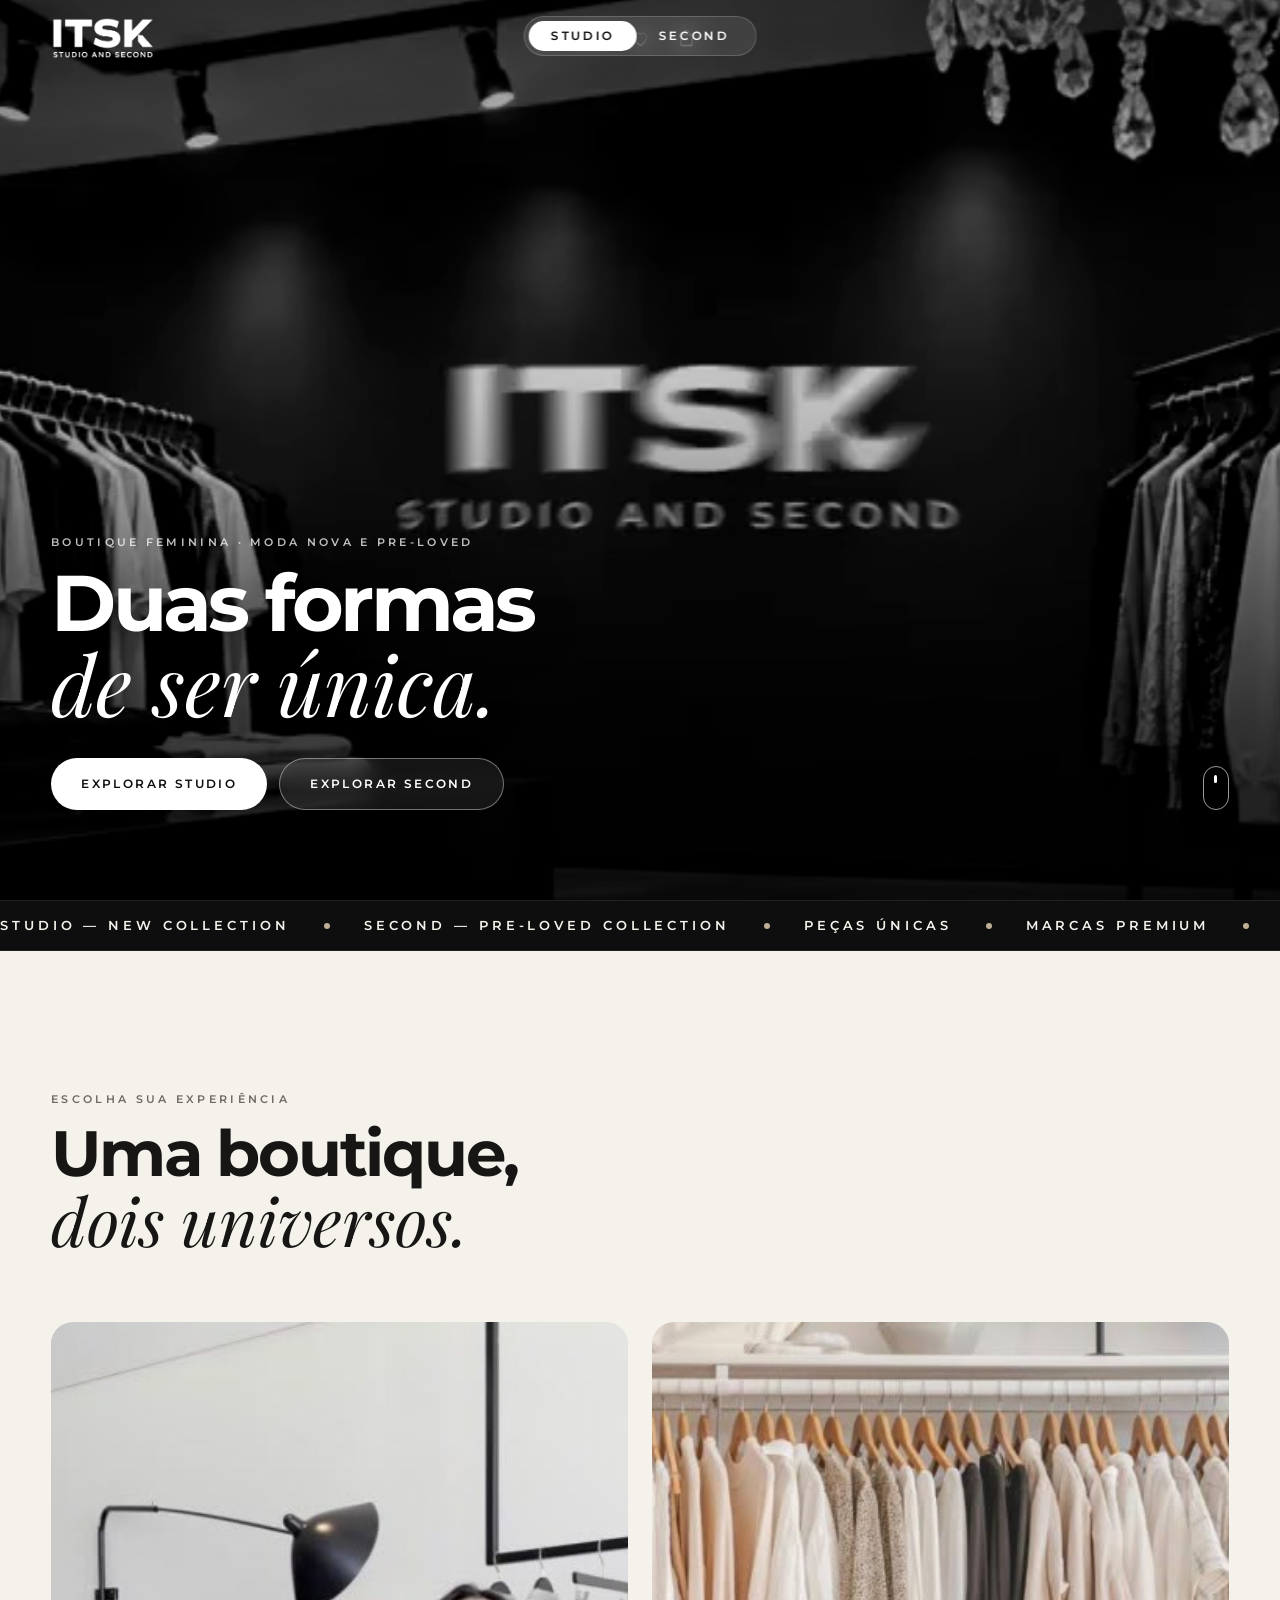
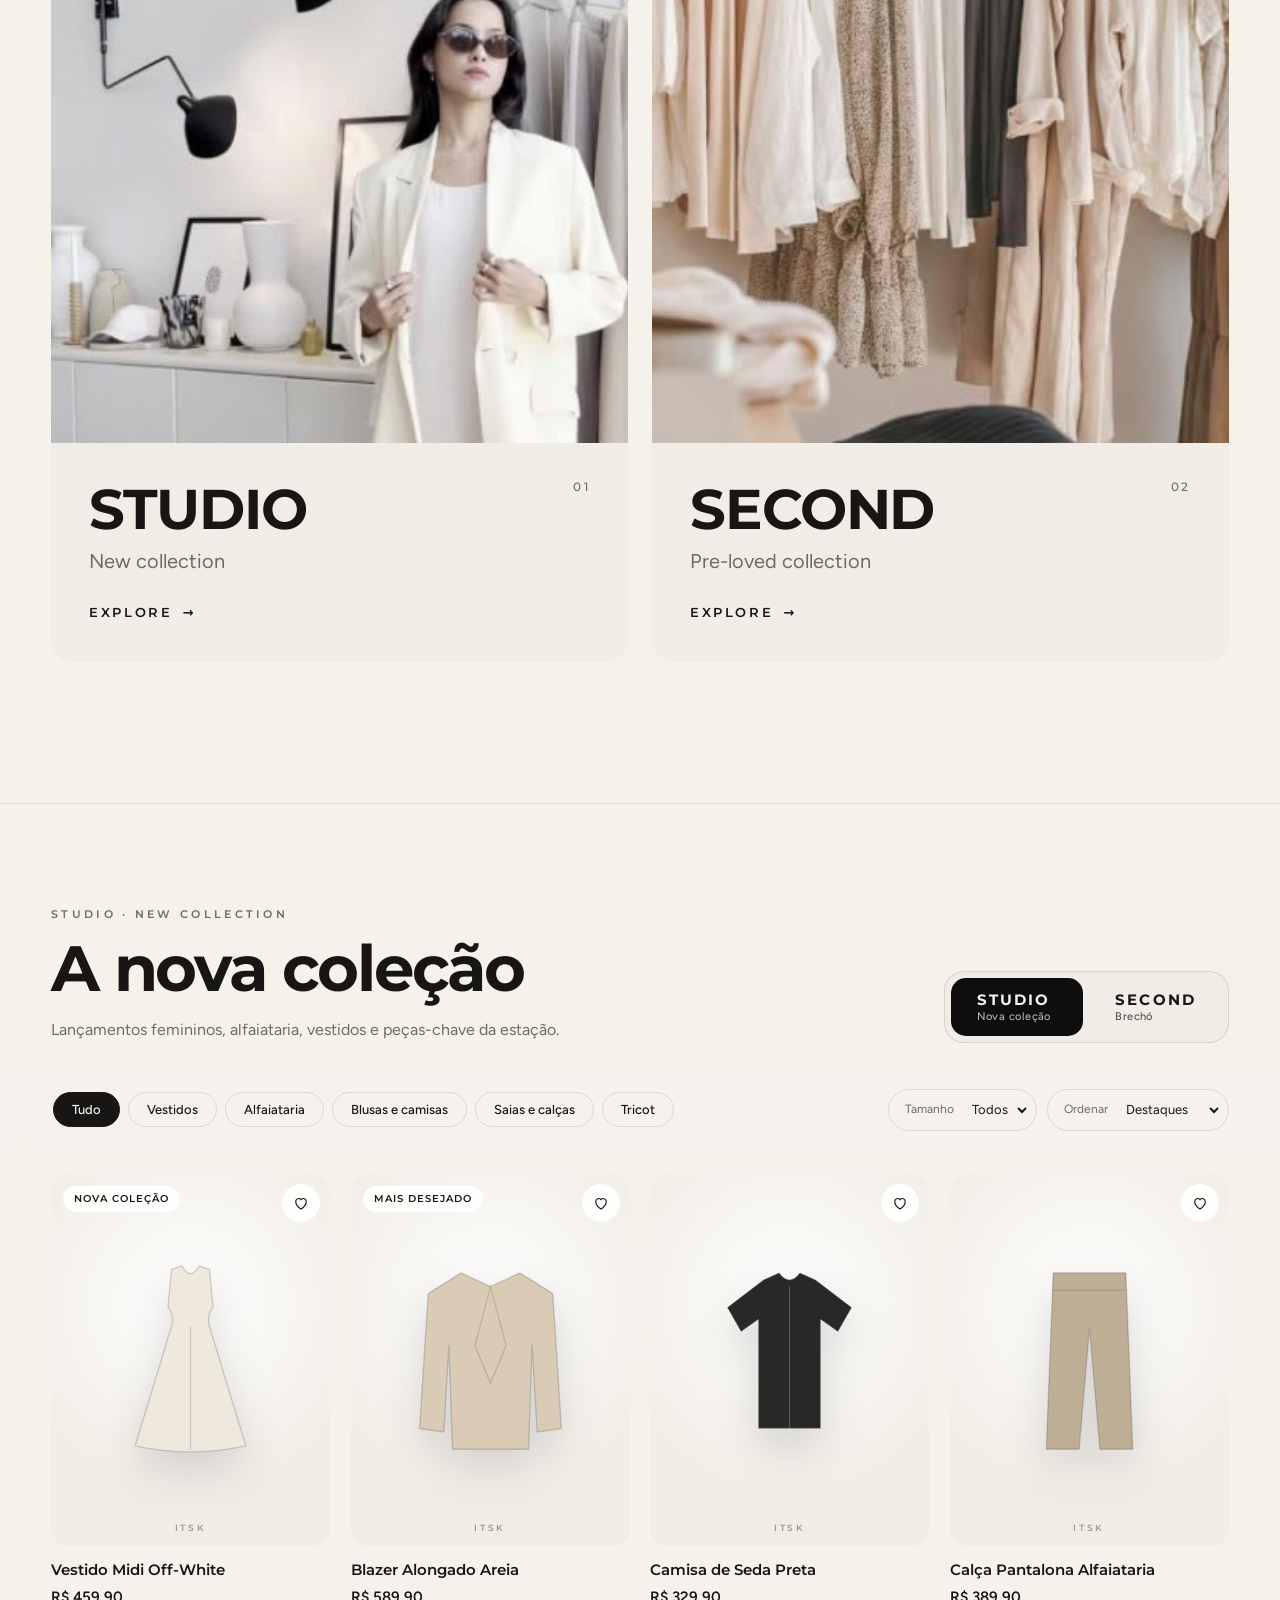
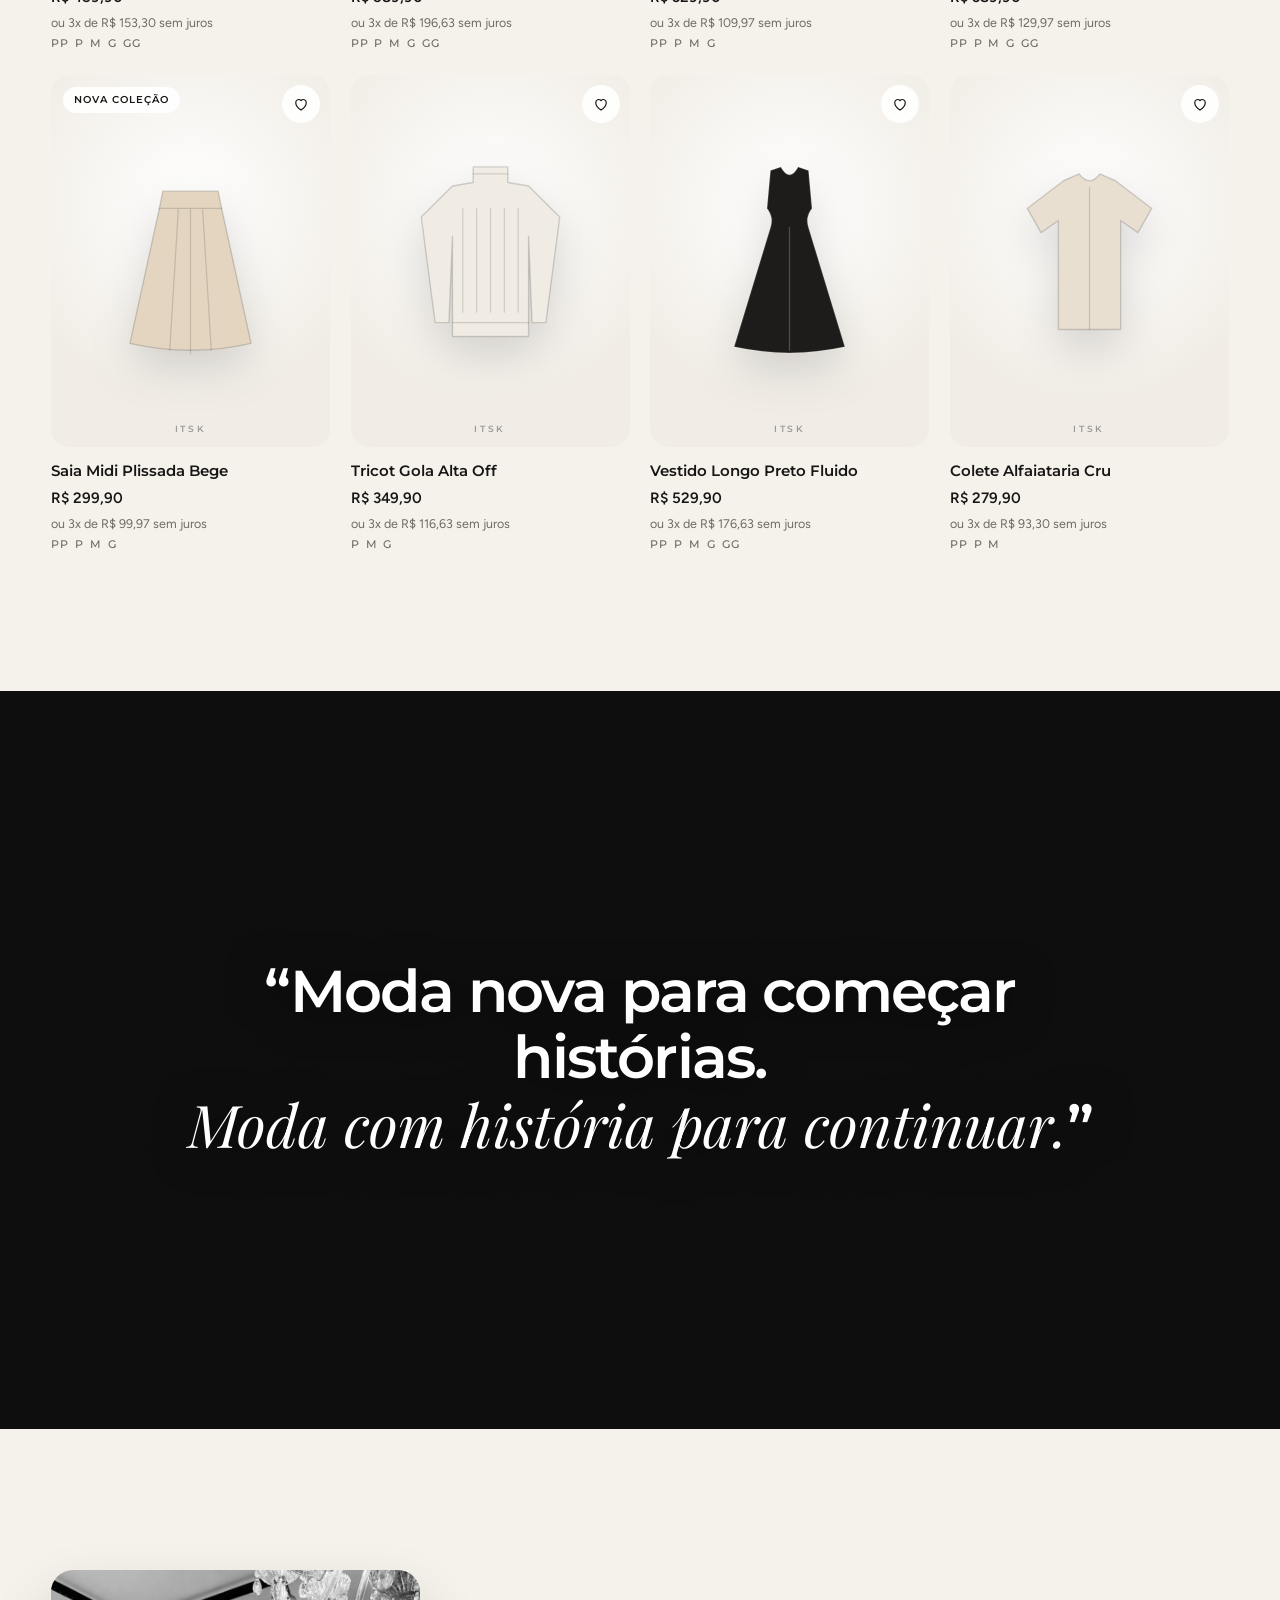
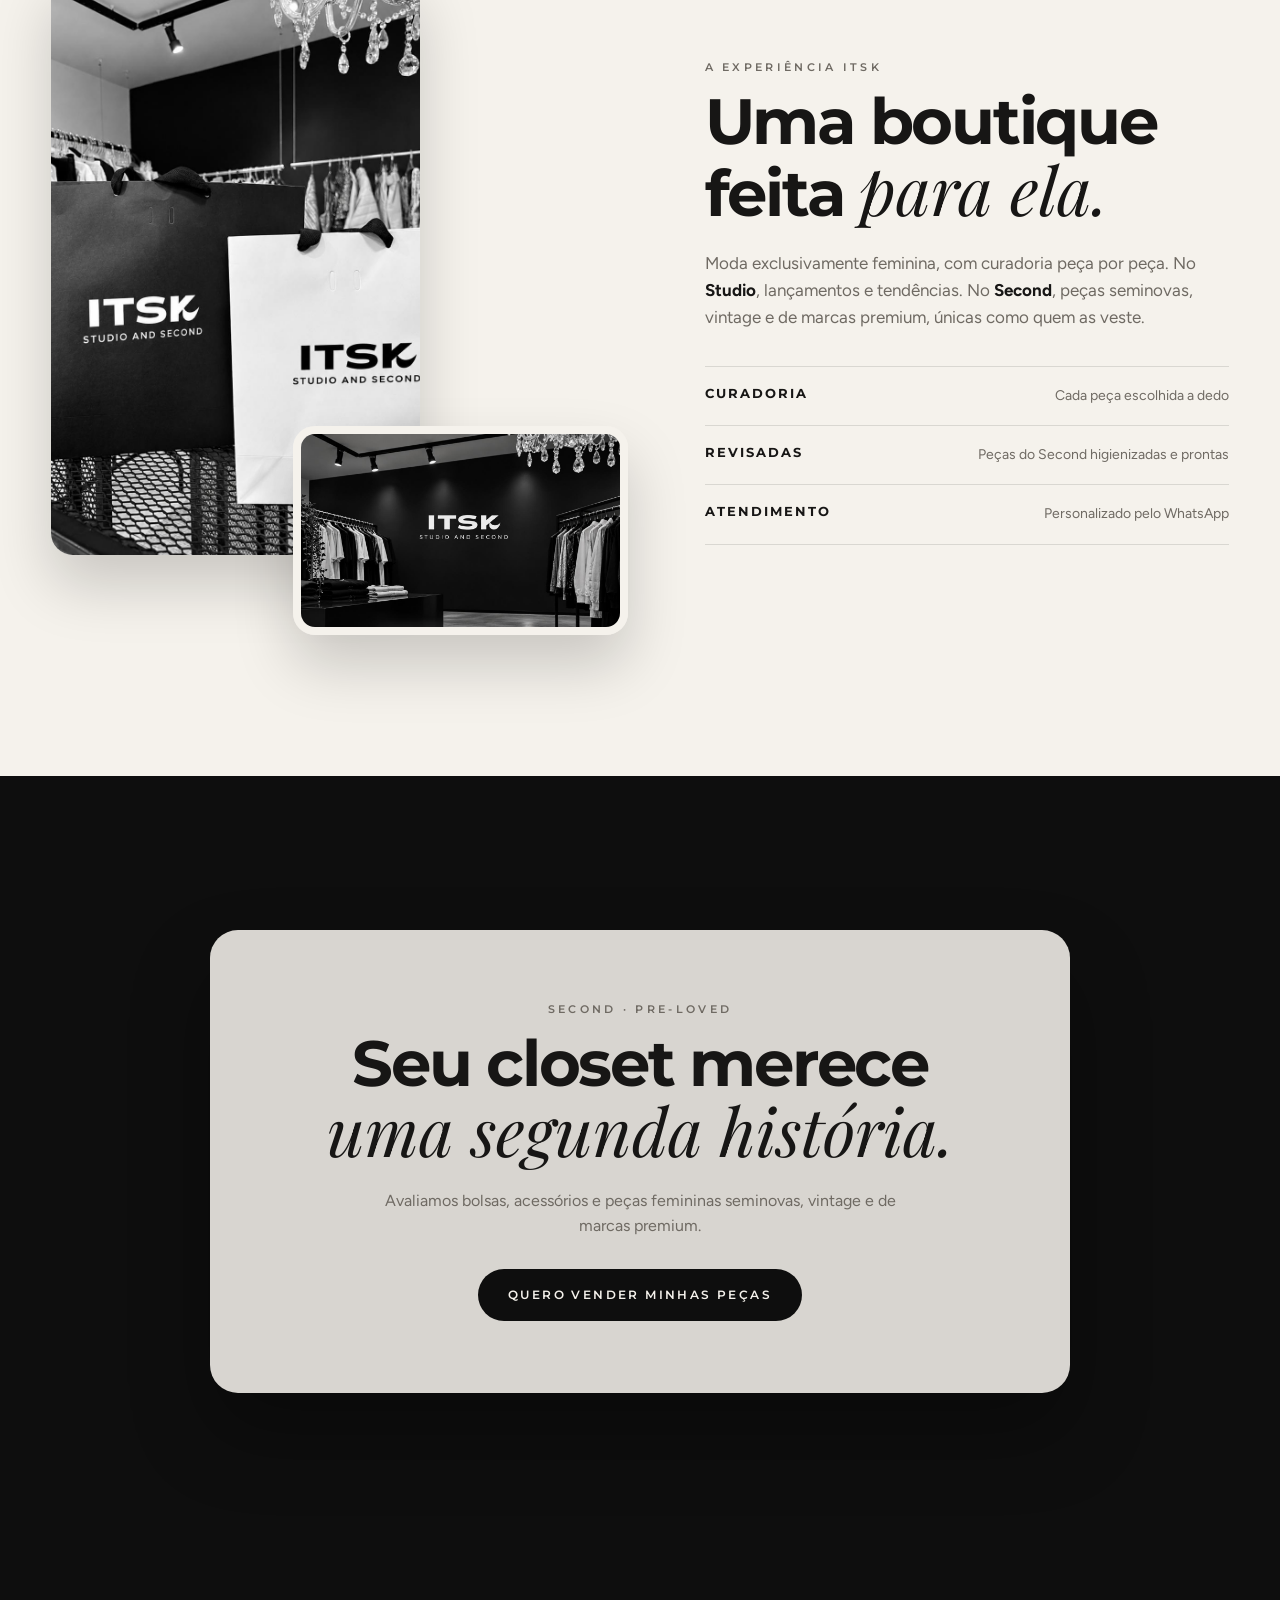
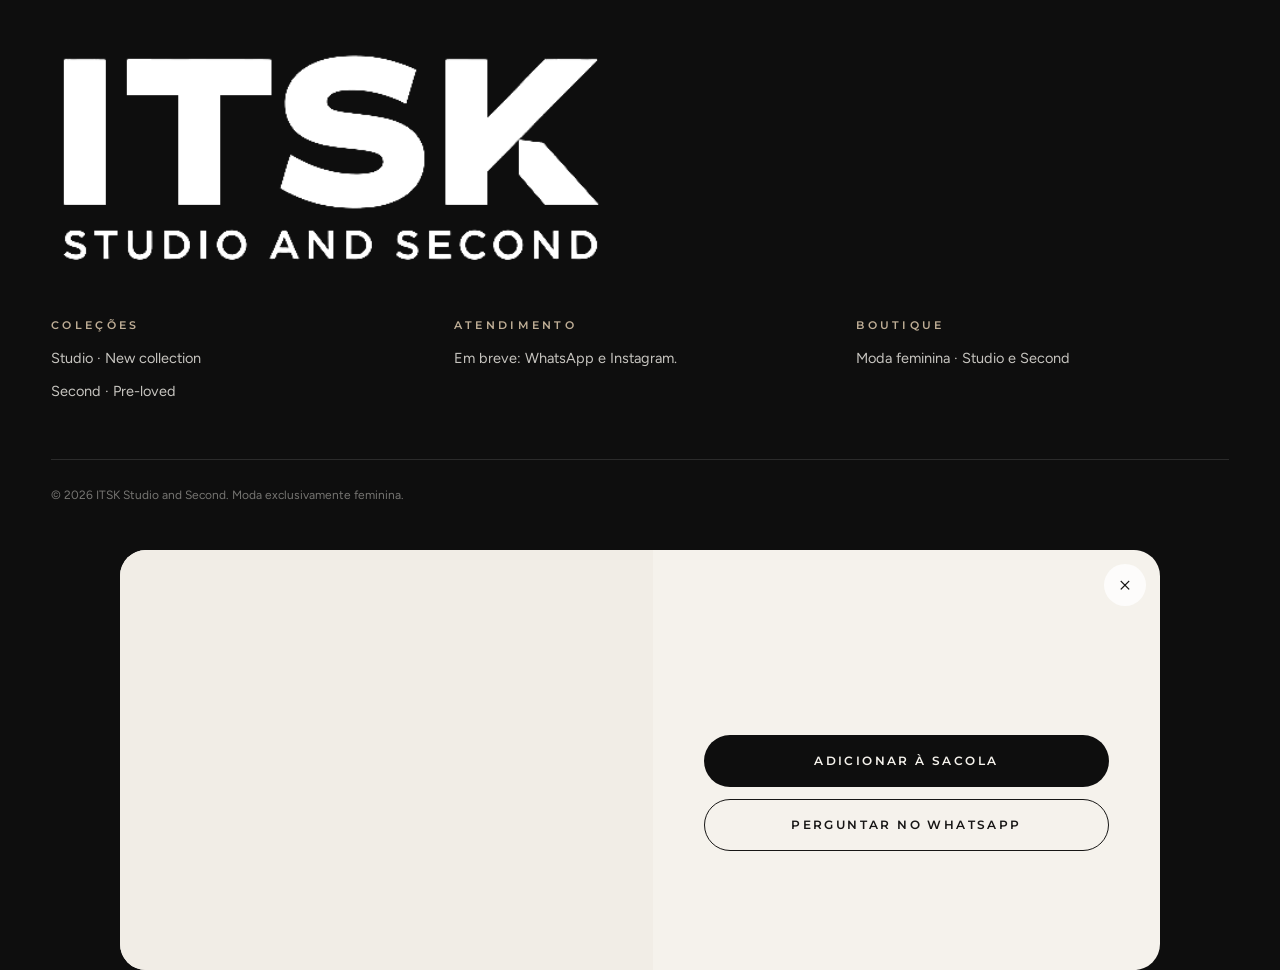
==== index.html @ e4acf72d "Site ITSK Studio and Second Co-Authored-By: Claude Opus 5.5 <noreply@anthropic.com>" ====
<!doctype html>
<html lang="pt-BR">
<head>
<meta charset="utf-8">
<meta name="viewport" content="width=device-width, initial-scale=1, viewport-fit=cover">
<title>ITSK · Studio and Second</title>
<meta name="description" content="ITSK Studio and Second: boutique feminina premium. STUDIO, a nova coleção. SECOND, o brechó feminino com peças seminovas, vintage e de marcas premium. Escolha pelo site e finalize pelo WhatsApp.">
<meta name="theme-color" content="#0E0E0E">
<meta name="color-scheme" content="light">
<meta property="og:title" content="ITSK · Studio and Second">
<meta property="og:description" content="Boutique feminina: nova coleção e brechó premium.">
<meta property="og:image" content="img/itsk/loja.jpg">
<meta property="og:type" content="website">
<link rel="icon" href="img/icone.svg" type="image/svg+xml">
<link rel="manifest" href="manifest.webmanifest">
<link rel="preload" href="fonts/montserrat.woff2" as="font" type="font/woff2" crossorigin>
<link rel="stylesheet" href="estilo.css">
<script src="dados.js" defer></script>
<script src="loja.js" defer></script>
</head>
<body>
<a class="pular" href="#vitrine">Pular para a vitrine</a>

<!-- Abertura: a marca se monta e some -->
<div class="abertura" id="abertura" aria-hidden="true">
  <div class="abertura__marca"><span>I</span><span>T</span><span>S</span><span>K</span></div>
  <div class="abertura__sub">STUDIO AND SECOND</div>
</div>

<!-- Vídeo de fundo do site inteiro (sem áudio) -->
<div class="fundo" aria-hidden="true">
  <video id="fundo-video" muted autoplay loop playsinline preload="auto" poster="img/itsk-fundo-poster.jpg" disablepictureinpicture>
    <source src="video/itsk-fundo.webm" type="video/webm">
    <source src="video/itsk-fundo.mp4" type="video/mp4">
  </video>
  <div class="fundo__veu"></div>
</div>

<header class="topo" id="topo">
  <a class="marca" href="#inicio" aria-label="ITSK Studio and Second, início">
    <img class="marca__clara" src="img/logo-branca.png" alt="" width="480" height="190">
    <img class="marca__escura" src="img/logo.png" alt="" width="480" height="190">
  </a>

  <div class="topo__acoes">
    <button class="icone" type="button" id="abrir-busca" aria-label="Buscar peças (atalho /)">
      <svg viewBox="0 0 24 24"><circle cx="11" cy="11" r="6.5"/><path d="m16 16 4.5 4.5"/></svg>
    </button>
    <button class="icone" type="button" id="abrir-favoritos" aria-label="Favoritas">
      <svg viewBox="0 0 24 24"><path d="M12 20s-7-4.4-7-10a4 4 0 0 1 7-2.6A4 4 0 0 1 19 10c0 5.6-7 10-7 10Z"/></svg>
      <span class="contador" id="cont-favoritos" hidden>0</span>
    </button>
    <button class="icone" type="button" id="abrir-sacola" aria-label="Sacola">
      <svg viewBox="0 0 24 24"><path d="M5 8h14l-1 12H6L5 8Z"/><path d="M9 8V6a3 3 0 0 1 6 0v2"/></svg>
      <span class="contador" id="cont-sacola" hidden>0</span>
    </button>
  </div>
</header>

  <nav class="abas" aria-label="Coleções">
    <button class="abas__item" type="button" data-aba="studio">Studio</button>
    <button class="abas__item" type="button" data-aba="second">Second</button>
    <span class="abas__pilula" aria-hidden="true"></span>
  </nav>

<main id="inicio">
  <!-- Abertura sobre o vídeo -->
  <section class="hero" aria-labelledby="hero-titulo">
    <div class="hero__conteudo">
      <p class="sobretitulo revelar">Boutique feminina · Moda nova e pre-loved</p>
      <h1 id="hero-titulo" class="hero__titulo revelar">
        <span class="linha">Duas formas</span>
        <span class="linha"><em>de ser única.</em></span>
      </h1>
      <div class="hero__botoes revelar">
        <a class="botao botao--claro magnetico" href="#vitrine" data-ir="studio">Explorar Studio</a>
        <a class="botao botao--vidro magnetico" href="#vitrine" data-ir="second">Explorar Second</a>
      </div>
    </div>
    <a class="hero__rolar" href="#escolha" aria-label="Rolar para baixo"><span></span></a>
  </section>

  <!-- Faixa corrida -->
  <div class="faixa" aria-hidden="true">
    <div class="faixa__trilho">
      <span>STUDIO — NEW COLLECTION</span><i></i><span>SECOND — PRE-LOVED COLLECTION</span><i></i>
      <span>PEÇAS ÚNICAS</span><i></i><span>MARCAS PREMIUM</span><i></i><span>VINTAGE SELECIONADO</span><i></i>
      <span>STUDIO — NEW COLLECTION</span><i></i><span>SECOND — PRE-LOVED COLLECTION</span><i></i>
      <span>PEÇAS ÚNICAS</span><i></i><span>MARCAS PREMIUM</span><i></i><span>VINTAGE SELECIONADO</span><i></i>
    </div>
  </div>

  <!-- As duas propostas -->
  <section class="escolha papel" id="escolha" aria-labelledby="escolha-titulo">
    <div class="cabeca revelar">
      <p class="sobretitulo">Escolha sua experiência</p>
      <h2 id="escolha-titulo" class="titulo">Uma boutique, <em>dois universos.</em></h2>
    </div>
    <div class="escolha__grade">
      <a class="mundo revelar" href="#vitrine" data-ir="studio">
        <figure class="mundo__foto"><img src="img/itsk/studio.jpg" alt="Modelo com sobretudo off-white em boutique minimalista" loading="lazy" width="384" height="706"></figure>
        <div class="mundo__texto">
          <span class="mundo__num">01</span>
          <h3>STUDIO</h3>
          <p>New collection</p>
          <span class="mundo__link">Explore <b>→</b></span>
        </div>
      </a>
      <a class="mundo revelar" href="#vitrine" data-ir="second">
        <figure class="mundo__foto"><img src="img/itsk/second.jpg" alt="Arara com peças seminovas em tons de bege e off-white" loading="lazy" width="384" height="706"></figure>
        <div class="mundo__texto">
          <span class="mundo__num">02</span>
          <h3>SECOND</h3>
          <p>Pre-loved collection</p>
          <span class="mundo__link">Explore <b>→</b></span>
        </div>
      </a>
    </div>
  </section>

  <!-- Vitrine com as duas abas -->
  <section class="vitrine papel" id="vitrine" aria-labelledby="vitrine-titulo">
    <div class="vitrine__cabeca">
      <div>
        <p class="sobretitulo" id="vitrine-sobre">Studio · New collection</p>
        <h2 id="vitrine-titulo" class="titulo">A nova coleção</h2>
        <p class="vitrine__intro" id="vitrine-intro"></p>
      </div>
      <div class="troca" role="tablist" aria-label="Escolha a coleção">
        <button role="tab" type="button" class="troca__item" data-aba="studio" id="tab-studio" aria-controls="grade">Studio<small>Nova coleção</small></button>
        <button role="tab" type="button" class="troca__item" data-aba="second" id="tab-second" aria-controls="grade">Second<small>Brechó</small></button>
      </div>
    </div>

    <div class="filtros">
      <div class="chips" id="chips" role="group" aria-label="Categorias"></div>
      <div class="filtros__direita">
        <label class="seletor"><span>Tamanho</span>
          <select id="filtro-tam"><option value="">Todos</option></select>
        </label>
        <label class="seletor"><span>Ordenar</span>
          <select id="ordem">
            <option value="">Destaques</option>
            <option value="menor">Menor preço</option>
            <option value="maior">Maior preço</option>
            <option value="az">A–Z</option>
          </select>
        </label>
      </div>
    </div>

    <div class="grade" id="grade" role="tabpanel" aria-live="polite"></div>
    <p class="vazio" id="vazio" hidden>Nenhuma peça com esses filtros agora. <button type="button" class="link" id="limpar">Limpar filtros</button></p>
  </section>

  <!-- Janela para o vídeo -->
  <section class="janela" aria-label="Manifesto">
    <p class="janela__frase revelar">“Moda nova para começar histórias.<br><em>Moda com história para continuar.</em>”</p>
  </section>

  <!-- Experiência -->
  <section class="experiencia papel" aria-labelledby="exp-titulo">
    <div class="experiencia__fotos">
      <figure class="foto-a revelar"><img src="img/itsk/sacolas.jpg" alt="Sacolas ITSK preta e branca na loja" loading="lazy" width="960" height="1280"></figure>
      <figure class="foto-b revelar"><img src="img/itsk/loja.jpg" alt="Interior da boutique ITSK com lustre de cristal" loading="lazy" width="1280" height="720"></figure>
    </div>
    <div class="experiencia__texto revelar">
      <p class="sobretitulo">A experiência ITSK</p>
      <h2 id="exp-titulo" class="titulo">Uma boutique feita <em>para ela.</em></h2>
      <p>Moda exclusivamente feminina, com curadoria peça por peça. No <b>Studio</b>, lançamentos e tendências. No <b>Second</b>, peças seminovas, vintage e de marcas premium, únicas como quem as veste.</p>
      <ul class="selos">
        <li><b>Curadoria</b><span>Cada peça escolhida a dedo</span></li>
        <li><b>Revisadas</b><span>Peças do Second higienizadas e prontas</span></li>
        <li><b>Atendimento</b><span>Personalizado pelo WhatsApp</span></li>
      </ul>
    </div>
  </section>

  <!-- Venda suas peças (brechó) -->
  <section class="consigne" aria-labelledby="consigne-titulo">
    <div class="consigne__caixa revelar">
      <p class="sobretitulo">Second · Pre-loved</p>
      <h2 id="consigne-titulo" class="titulo">Seu closet merece <em>uma segunda história.</em></h2>
      <p>Avaliamos bolsas, acessórios e peças femininas seminovas, vintage e de marcas premium.</p>
      <a class="botao botao--escuro magnetico" id="link-consigne" href="#" target="_blank" rel="noopener">Quero vender minhas peças</a>
    </div>
  </section>
</main>

<footer class="rodape">
  <div class="rodape__marca"><img src="img/logo-branca.png" alt="ITSK Studio and Second" width="480" height="190" loading="lazy"></div>
  <div class="rodape__colunas">
    <div><h3>Coleções</h3><a href="#vitrine" data-ir="studio">Studio · New collection</a><a href="#vitrine" data-ir="second">Second · Pre-loved</a></div>
    <div id="rodape-contato"><h3>Atendimento</h3></div>
    <div id="rodape-loja"><h3>Boutique</h3></div>
  </div>
  <p class="rodape__fim" id="rodape-fim"></p>
</footer>

<!-- Peça aberta -->
<dialog class="peca" id="peca" aria-labelledby="peca-nome">
  <button class="fechar" type="button" data-fechar aria-label="Fechar">×</button>
  <div class="peca__foto" id="peca-foto"></div>
  <div class="peca__info">
    <p class="sobretitulo" id="peca-colecao"></p>
    <h2 id="peca-nome"></h2>
    <p class="peca__tag" id="peca-tag"></p>
    <p class="peca__preco" id="peca-preco"></p>
    <div class="peca__tams" id="peca-tams" role="radiogroup" aria-label="Tamanho"></div>
    <p class="peca__aviso" id="peca-aviso" hidden>Escolha um tamanho.</p>
    <button class="botao botao--escuro largo" type="button" id="peca-sacola">Adicionar à sacola</button>
    <a class="botao botao--linha largo" id="peca-whats" href="#" target="_blank" rel="noopener">Perguntar no WhatsApp</a>
    <p class="peca__nota" id="peca-nota"></p>
  </div>
</dialog>

<!-- Sacola -->
<dialog class="gaveta" id="sacola" aria-labelledby="sacola-titulo">
  <div class="gaveta__topo"><h2 id="sacola-titulo">Sua sacola</h2><button class="fechar" type="button" data-fechar aria-label="Fechar">×</button></div>
  <div class="gaveta__lista" id="sacola-lista"></div>
  <div class="gaveta__rodape">
    <div class="gaveta__total"><span>Total</span><b id="sacola-total">R$ 0,00</b></div>
    <a class="botao botao--escuro largo" id="sacola-finalizar" href="#" target="_blank" rel="noopener">Finalizar pelo WhatsApp</a>
    <p class="gaveta__nota">O pedido chega pronto no WhatsApp da loja para combinar pagamento e entrega.</p>
  </div>
</dialog>

<!-- Favoritas -->
<dialog class="gaveta" id="favoritos" aria-labelledby="fav-titulo">
  <div class="gaveta__topo"><h2 id="fav-titulo">Favoritas</h2><button class="fechar" type="button" data-fechar aria-label="Fechar">×</button></div>
  <div class="gaveta__lista" id="fav-lista"></div>
</dialog>

<!-- Busca -->
<dialog class="busca" id="busca" aria-label="Buscar">
  <div class="busca__campo">
    <svg viewBox="0 0 24 24" aria-hidden="true"><circle cx="11" cy="11" r="6.5"/><path d="m16 16 4.5 4.5"/></svg>
    <input type="search" id="busca-texto" placeholder="Buscar vestido, blazer, bolsa…" autocomplete="off" aria-label="Buscar peças">
    <button class="fechar" type="button" data-fechar aria-label="Fechar">×</button>
  </div>
  <div class="busca__resultados" id="busca-resultados"></div>
</dialog>

<div class="aviso-flutuante" id="aviso" role="status" aria-live="polite"></div>
<div class="cursor" id="cursor" aria-hidden="true"></div>
</body>
</html>
---- estilo.css ----
/* ITSK Studio and Second · boutique feminina
   Cores e fontes ficam aqui no começo: trocando, o site inteiro muda. */
@font-face { font-family: "Montserrat"; font-style: normal; font-weight: 100 900; font-display: swap; src: url("fonts/montserrat.woff2") format("woff2"); }
@font-face { font-family: "Playfair Display"; font-style: italic; font-weight: 400 900; font-display: swap; src: url("fonts/playfair-italico.woff2") format("woff2"); }
@font-face { font-family: "Playfair Display"; font-style: normal; font-weight: 400 900; font-display: swap; src: url("fonts/playfair.woff2") format("woff2"); }
@font-face { font-family: "Figtree"; font-style: normal; font-weight: 300 900; font-display: swap; src: url("fonts/figtree.woff2") format("woff2"); }

:root {
  --preto: #0E0E0E;
  --grafite: #2A2826;
  --branco: #FFFFFF;
  --off: #F5F2EC;
  --papel: #F1EDE6;
  --bege: #E4D9C8;
  --bege-escuro: #BFAE96;
  --texto: #171615;
  --suave: #6F6A63;
  --linha: rgba(23, 22, 21, .12);
  --vidro: rgba(255, 255, 255, .1);
  --sans: "Montserrat", system-ui, -apple-system, "Segoe UI", sans-serif;
  --corpo: "Figtree", "Montserrat", system-ui, sans-serif;
  --serifa: "Playfair Display", Georgia, serif;
  --raio: 22px;
  --curva: cubic-bezier(.22, 1, .36, 1);
  --lado: clamp(16px, 4vw, 56px);
  --topo-h: 76px;
}

*, *::before, *::after { box-sizing: border-box; }
html { scroll-behavior: smooth; scroll-padding-top: calc(var(--topo-h) + 12px); -webkit-text-size-adjust: 100%; }
body {
  margin: 0; background: var(--preto); color: var(--texto);
  font: 400 16px/1.6 var(--corpo); -webkit-font-smoothing: antialiased; overflow-x: hidden;
}
body.travado { overflow: hidden; }
img, video, svg { display: block; max-width: 100%; }
a { color: inherit; text-decoration: none; }
button, select, input { font: inherit; color: inherit; }
button { cursor: pointer; background: none; border: 0; padding: 0; }
:focus-visible { outline: 2px solid var(--bege-escuro); outline-offset: 3px; border-radius: 6px; }
::selection { background: var(--preto); color: var(--off); }
em { font-family: var(--serifa); font-style: italic; font-weight: 400; letter-spacing: 0; }

.pular { position: fixed; left: 12px; top: -60px; z-index: 100; background: var(--off); padding: 10px 16px; border-radius: 999px; transition: top .2s; }
.pular:focus { top: 12px; }

/* ---------- Abertura ---------- */
.abertura {
  position: fixed; inset: 0; z-index: 90; background: var(--preto); color: var(--branco);
  display: grid; place-content: center; justify-items: center; gap: 14px;
  animation: abertura-sai .9s var(--curva) 1.9s forwards;
}
.abertura__marca { display: flex; font: 800 clamp(64px, 14vw, 150px)/.9 var(--sans); letter-spacing: -.02em; overflow: hidden; }
.abertura__marca span { display: inline-block; transform: translateY(105%); animation: letra .9s var(--curva) forwards; }
.abertura__marca span:nth-child(2) { animation-delay: .08s; }
.abertura__marca span:nth-child(3) { animation-delay: .16s; }
.abertura__marca span:nth-child(4) { animation-delay: .24s; }
.abertura__sub { font: 500 clamp(11px, 1.6vw, 15px)/1 var(--sans); letter-spacing: .42em; opacity: 0; animation: surge .8s ease .7s forwards; padding-left: .42em; }
@keyframes letra { to { transform: none; } }
@keyframes surge { to { opacity: .85; } }
@keyframes abertura-sai { to { clip-path: inset(0 0 100% 0); visibility: hidden; } }

/* ---------- Vídeo de fundo ---------- */
.fundo { position: fixed; inset: 0; z-index: -1; background: var(--preto); overflow: hidden; }
.fundo video { width: 100%; height: 100%; object-fit: cover; transform: scale(calc(1.06 + var(--rolagem, 0) * .08)); filter: grayscale(1) contrast(1.05); }
.fundo__veu { position: absolute; inset: 0; background:
  radial-gradient(120% 80% at 50% 40%, transparent 30%, rgba(0,0,0,.55) 100%),
  linear-gradient(180deg, rgba(0,0,0,.4), rgba(0,0,0,.1) 35%, rgba(0,0,0,.35) 60%, rgba(0,0,0,.82)); }

/* ---------- Topo ---------- */
.topo {
  position: fixed; inset: 0 0 auto; z-index: 40; height: var(--topo-h);
  display: grid; grid-template-columns: 1fr auto 1fr; align-items: center; gap: 12px;
  padding: 0 var(--lado); color: var(--branco);
  transition: background .5s var(--curva), color .5s var(--curva), box-shadow .5s, transform .5s var(--curva);
}
.topo.solido { background: rgba(245, 242, 236, .78); color: var(--texto); box-shadow: 0 1px 0 var(--linha); backdrop-filter: blur(18px) saturate(1.4); -webkit-backdrop-filter: blur(18px) saturate(1.4); }
.topo.escondido { transform: translateY(-100%); }
.marca { display: grid; justify-self: start; width: 104px; }
.marca img { grid-area: 1 / 1; width: 100%; height: auto; transition: opacity .5s var(--curva); }
.marca__escura { opacity: 0; }
.topo.solido .marca__escura { opacity: 1; }
.topo.solido .marca__clara { opacity: 0; }

.abas { position: fixed; z-index: 41; top: calc((var(--topo-h) - 44px) / 2); left: 50%; transform: translateX(-50%); color: var(--branco); transition: transform .5s var(--curva), color .5s, background .5s; display: flex; padding: 4px; border-radius: 999px; background: var(--vidro); border: 1px solid rgba(255,255,255,.18); backdrop-filter: blur(12px); -webkit-backdrop-filter: blur(12px); }
body.solido .abas { background: rgba(23,22,21,.05); border-color: var(--linha); }
.abas__item { position: relative; z-index: 1; padding: 9px 22px; font: 600 12px/1 var(--sans); letter-spacing: .22em; text-transform: uppercase; border-radius: 999px; transition: color .4s; }
.abas__item[aria-pressed="true"] { color: var(--preto); }
body.solido .abas { color: var(--texto); }
body.solido .abas__item[aria-pressed="true"] { color: var(--off); }
body.escondido .abas { transform: translate(-50%, calc(-100% - var(--topo-h))); }
.abas__pilula { position: absolute; top: 4px; bottom: 4px; left: 0; width: 0; border-radius: 999px; background: var(--branco); transition: transform .55s var(--curva), width .55s var(--curva), background .4s; }
body.solido .abas__pilula { background: var(--preto); }

.topo__acoes { justify-self: end; display: flex; gap: 4px; }
.icone { position: relative; width: 42px; height: 42px; display: grid; place-items: center; border-radius: 50%; transition: background .25s; }
.icone:hover { background: rgba(127,127,127,.14); }
.icone svg { width: 21px; height: 21px; fill: none; stroke: currentColor; stroke-width: 1.5; stroke-linecap: round; stroke-linejoin: round; }
.contador { position: absolute; top: 4px; right: 3px; min-width: 17px; height: 17px; padding: 0 4px; border-radius: 9px; background: var(--bege); color: var(--preto); font: 700 10px/17px var(--sans); text-align: center; }
.contador.pulsa { animation: pulsa .5s var(--curva); }
@keyframes pulsa { 40% { transform: scale(1.45); } }

/* ---------- Tipografia e botões ---------- */
.sobretitulo { margin: 0 0 14px; font: 600 11px/1.4 var(--sans); letter-spacing: .3em; text-transform: uppercase; color: var(--suave); }
.titulo { margin: 0; font: 700 clamp(32px, 5.2vw, 64px)/1.02 var(--sans); letter-spacing: -.035em; text-wrap: balance; }
.titulo em { font-size: 1.04em; }
.botao {
  --mx: 0px; --my: 0px;
  display: inline-flex; align-items: center; justify-content: center; gap: 10px; min-height: 52px; padding: 0 30px;
  border-radius: 999px; font: 600 12px/1 var(--sans); letter-spacing: .2em; text-transform: uppercase; white-space: nowrap;
  transform: translate(var(--mx), var(--my)); transition: transform .35s var(--curva), background .3s, color .3s, box-shadow .3s;
}
.botao--claro { background: var(--branco); color: var(--preto); }
.botao--claro:hover { box-shadow: 0 14px 40px rgba(255,255,255,.22); }
.botao--vidro { color: var(--branco); background: rgba(255,255,255,.08); border: 1px solid rgba(255,255,255,.4); backdrop-filter: blur(10px); -webkit-backdrop-filter: blur(10px); }
.botao--vidro:hover { background: rgba(255,255,255,.18); }
.botao--escuro { background: var(--preto); color: var(--off); }
.botao--escuro:hover { background: var(--grafite); box-shadow: 0 14px 30px rgba(0,0,0,.18); }
.botao--linha { border: 1px solid var(--texto); }
.botao--linha:hover { background: var(--texto); color: var(--off); }
.botao.largo { width: 100%; }
.link { text-decoration: underline; text-underline-offset: 4px; }

/* ---------- Hero ---------- */
.hero { position: relative; min-height: 100svh; display: grid; align-items: end; padding: calc(var(--topo-h) + 40px) var(--lado) clamp(56px, 10vh, 110px); color: var(--branco); }
.hero__conteudo { max-width: 900px; }
.hero .sobretitulo { color: rgba(255,255,255,.75); }
.hero__titulo { margin: 0 0 30px; font: 700 clamp(40px, 6.2vw, 92px)/.98 var(--sans); letter-spacing: -.045em; text-shadow: 0 6px 40px rgba(0,0,0,.45); }
.hero__titulo .linha { display: block; }
.hero__titulo em { font-size: 1.05em; }
.hero__botoes { display: flex; flex-wrap: wrap; gap: 12px; }
.hero__rolar { position: absolute; right: var(--lado); bottom: clamp(56px, 10vh, 110px); width: 26px; height: 44px; border: 1.5px solid rgba(255,255,255,.6); border-radius: 14px; }
.hero__rolar span { position: absolute; left: 50%; top: 8px; width: 3px; height: 8px; margin-left: -1.5px; border-radius: 2px; background: var(--branco); animation: rolar 1.8s ease-in-out infinite; }
@keyframes rolar { 60% { transform: translateY(14px); opacity: 0; } 100% { opacity: 0; } }

/* ---------- Faixa corrida ---------- */
.faixa { overflow: hidden; background: var(--preto); color: var(--off); border-block: 1px solid rgba(255,255,255,.08); }
.faixa__trilho { display: flex; align-items: center; gap: 34px; width: max-content; padding: 18px 0; animation: correr 38s linear infinite; }
.faixa span { font: 600 13px/1 var(--sans); letter-spacing: .3em; white-space: nowrap; }
.faixa i { width: 6px; height: 6px; border-radius: 50%; background: var(--bege-escuro); }
@keyframes correr { to { transform: translateX(-50%); } }

/* ---------- Superfícies sobre o vídeo ---------- */
.papel { position: relative; background: var(--off); padding: clamp(72px, 11vw, 150px) var(--lado); }
.cabeca { max-width: 760px; margin-bottom: clamp(36px, 5vw, 64px); }

/* ---------- Escolha: Studio x Second ---------- */
.escolha__grade { display: grid; grid-template-columns: 1fr 1fr; gap: clamp(12px, 2vw, 24px); }
.mundo { display: grid; grid-template-rows: auto auto; border-radius: var(--raio); overflow: hidden; background: var(--papel); isolation: isolate; }
.mundo__foto { margin: 0; aspect-ratio: 4 / 5; overflow: hidden; }
.mundo__foto img { width: 100%; height: 100%; object-fit: cover; transform: scale(1.04); transition: transform 1.2s var(--curva), filter .8s; }
.mundo:hover .mundo__foto img { transform: scale(1.1); }
.mundo__texto { position: relative; padding: clamp(22px, 3vw, 38px); }
.mundo__num { position: absolute; right: clamp(22px, 3vw, 38px); top: clamp(22px, 3vw, 38px); font: 500 12px/1 var(--sans); letter-spacing: .2em; color: var(--suave); }
.mundo h3 { margin: 0; font: 700 clamp(30px, 4.4vw, 56px)/1 var(--sans); letter-spacing: -.02em; }
.mundo p { margin: 8px 0 22px; font-size: clamp(16px, 1.6vw, 20px); color: var(--suave); }
.mundo__link { display: inline-flex; gap: 10px; font: 600 13px/1 var(--sans); letter-spacing: .2em; text-transform: uppercase; }
.mundo__link b { transition: transform .4s var(--curva); }
.mundo:hover .mundo__link b { transform: translateX(8px); }

/* ---------- Vitrine ---------- */
.vitrine { padding-top: clamp(56px, 8vw, 110px); border-top: 1px solid var(--linha); }
.vitrine__cabeca { display: flex; flex-wrap: wrap; justify-content: space-between; align-items: end; gap: 26px; margin-bottom: 34px; }
.vitrine__intro { max-width: 520px; margin: 16px 0 0; color: var(--suave); }
.troca { display: grid; grid-template-columns: 1fr 1fr; gap: 6px; padding: 6px; border-radius: 20px; background: var(--papel); border: 1px solid var(--linha); }
.troca__item { display: grid; gap: 4px; padding: 14px 26px; border-radius: 15px; text-align: left; font: 700 15px/1 var(--sans); letter-spacing: .14em; text-transform: uppercase; transition: background .4s var(--curva), color .4s; }
.troca__item small { font: 500 11px/1 var(--corpo); letter-spacing: .04em; text-transform: none; opacity: .7; }
.troca__item[aria-selected="true"] { background: var(--preto); color: var(--off); }

.filtros { position: sticky; top: calc(var(--topo-h) - 1px); z-index: 5; display: flex; flex-wrap: wrap; justify-content: space-between; align-items: center; gap: 14px; margin: 0 calc(var(--lado) * -1) 30px; padding: 12px var(--lado); background: rgba(245,242,236,.86); backdrop-filter: blur(14px); -webkit-backdrop-filter: blur(14px); border-bottom: 1px solid transparent; transition: border-color .3s; }
.filtros.preso { border-bottom-color: var(--linha); }
.chips { display: flex; gap: 8px; overflow-x: auto; scrollbar-width: none; max-width: 100%; padding: 2px; }
.chips::-webkit-scrollbar { display: none; }
.chip { flex: none; padding: 10px 18px; border-radius: 999px; border: 1px solid var(--linha); font: 500 13px/1 var(--corpo); transition: background .3s, color .3s, border-color .3s; }
.chip:hover { border-color: var(--texto); }
.chip[aria-pressed="true"] { background: var(--texto); border-color: var(--texto); color: var(--off); }
.filtros__direita { display: flex; gap: 10px; }
.seletor { display: flex; align-items: center; gap: 8px; padding: 0 6px 0 16px; height: 42px; border-radius: 999px; border: 1px solid var(--linha); font-size: 12px; color: var(--suave); }
.seletor select { border: 0; background: transparent; padding: 0 6px; height: 100%; font-size: 13px; color: var(--texto); cursor: pointer; }

.grade { display: grid; grid-template-columns: repeat(auto-fill, minmax(min(100%, 250px), 1fr)); gap: clamp(14px, 2vw, 26px) clamp(12px, 1.6vw, 22px); view-transition-name: grade; }
.card { position: relative; display: grid; gap: 14px; animation: entra .7s var(--curva) both; animation-delay: calc(var(--i, 0) * 45ms); }
@keyframes entra { from { opacity: 0; transform: translateY(26px); } }
.card__foto { position: relative; aspect-ratio: 3 / 4; border-radius: 18px; overflow: hidden; background: var(--papel); cursor: pointer; }
.card__foto img, .card__foto .arte { width: 100%; height: 100%; object-fit: cover; transition: transform 1s var(--curva); }
.card:hover .card__foto img, .card:hover .card__foto .arte { transform: scale(1.06); }
.card__selo { position: absolute; left: 12px; top: 12px; max-width: calc(100% - 64px); padding: 7px 11px; border-radius: 999px; background: rgba(255,255,255,.88); backdrop-filter: blur(6px); font: 600 10px/1.2 var(--sans); letter-spacing: .1em; text-transform: uppercase; }
.card__selo--escuro { background: rgba(14,14,14,.85); color: var(--off); }
.card__fav { position: absolute; right: 10px; top: 10px; width: 38px; height: 38px; display: grid; place-items: center; border-radius: 50%; background: rgba(255,255,255,.88); backdrop-filter: blur(6px); transition: transform .3s var(--curva); }
.card__fav:hover { transform: scale(1.1); }
.card__fav svg { width: 18px; height: 18px; fill: none; stroke: var(--texto); stroke-width: 1.6; }
.card__fav[aria-pressed="true"] svg { fill: var(--texto); }
.card__rapido { position: absolute; left: 12px; right: 12px; bottom: 12px; min-height: 44px; border-radius: 999px; background: var(--preto); color: var(--off); font: 600 11px/1 var(--sans); letter-spacing: .18em; text-transform: uppercase; opacity: 0; transform: translateY(10px); transition: opacity .35s, transform .45s var(--curva); }
.card:hover .card__rapido, .card__rapido:focus-visible { opacity: 1; transform: none; }
.card__nome { margin: 0; font: 600 15px/1.35 var(--sans); letter-spacing: -.005em; }
.card__nome button { text-align: left; }
.card__info { display: grid; gap: 5px; }
.card__preco { display: flex; flex-wrap: wrap; align-items: baseline; gap: 4px 10px; font-size: 15px; }
.card__preco b { font-weight: 600; }
.card__preco s { color: var(--suave); font-size: 13px; }
.card__preco small { width: 100%; color: var(--suave); font-size: 12.5px; }
.card__tams { display: flex; flex-wrap: wrap; gap: 6px; font: 500 11px/1 var(--sans); letter-spacing: .08em; color: var(--suave); }
.card__tams span.fora { text-decoration: line-through; opacity: .5; }
.card.esgotado .card__foto { filter: grayscale(.5) opacity(.7); }

.arte { display: grid; place-items: center; background: radial-gradient(90% 70% at 50% 35%, #fff 0%, var(--fundo-arte, var(--papel)) 75%); }
.arte svg { width: 62%; height: 62%; filter: drop-shadow(0 18px 22px rgba(0,0,0,.14)); }
.arte__rotulo { position: absolute; bottom: 14px; left: 0; right: 0; text-align: center; font: 600 9px/1 var(--sans); letter-spacing: .3em; color: rgba(0,0,0,.35); }

.vazio { padding: 60px 0; text-align: center; color: var(--suave); }

::view-transition-old(grade) { animation: .3s var(--curva) both vt-sai; }
::view-transition-new(grade) { animation: .5s var(--curva) both vt-entra; }
@keyframes vt-sai { to { opacity: 0; transform: translateX(-30px); filter: blur(6px); } }
@keyframes vt-entra { from { opacity: 0; transform: translateX(30px); filter: blur(6px); } }

/* ---------- Janela para o vídeo ---------- */
.janela { min-height: 82svh; display: grid; place-items: center; padding: 120px var(--lado); color: var(--branco); text-align: center; }
.janela__frase { max-width: 1000px; margin: 0; font: 600 clamp(28px, 4.6vw, 62px)/1.12 var(--sans); letter-spacing: -.03em; text-shadow: 0 4px 40px rgba(0,0,0,.5); }

/* ---------- Experiência ---------- */
.experiencia { display: grid; grid-template-columns: 1.1fr 1fr; gap: clamp(32px, 6vw, 96px); align-items: center; }
.experiencia__fotos { position: relative; min-height: clamp(420px, 52vw, 700px); }
.experiencia__fotos figure { position: absolute; margin: 0; border-radius: var(--raio); overflow: hidden; box-shadow: 0 30px 60px rgba(0,0,0,.18); }
.experiencia__fotos img { width: 100%; height: 100%; object-fit: cover; }
.foto-a { left: 0; top: 0; width: 64%; height: 88%; }
.foto-b { right: 0; bottom: 0; width: 58%; aspect-ratio: 16 / 10; border: 8px solid var(--off); }
.experiencia__texto > p:not(.sobretitulo) { margin: 24px 0 34px; font-size: 17px; color: var(--suave); max-width: 520px; }
.experiencia__texto b { color: var(--texto); }
.selos { list-style: none; margin: 0; padding: 0; display: grid; gap: 0; border-top: 1px solid var(--linha); }
.selos li { display: flex; justify-content: space-between; gap: 18px; padding: 18px 0; border-bottom: 1px solid var(--linha); }
.selos b { font: 700 13px/1.3 var(--sans); letter-spacing: .16em; text-transform: uppercase; }
.selos span { color: var(--suave); text-align: right; font-size: 14px; }

/* ---------- Venda suas peças ---------- */
.consigne { padding: clamp(80px, 12vw, 160px) var(--lado); }
.consigne__caixa { max-width: 860px; margin: 0 auto; padding: clamp(36px, 6vw, 72px); border-radius: 28px; text-align: center; background: rgba(245,242,236,.88); backdrop-filter: blur(22px) saturate(1.3); -webkit-backdrop-filter: blur(22px) saturate(1.3); box-shadow: 0 40px 80px rgba(0,0,0,.3); }
.consigne__caixa > p:not(.sobretitulo) { margin: 20px auto 30px; max-width: 520px; color: var(--suave); }

/* ---------- Rodapé ---------- */
.rodape { background: var(--preto); color: var(--off); padding: clamp(60px, 8vw, 100px) var(--lado) 34px; }
.rodape__marca { margin-bottom: 52px; }
.rodape__marca img { width: min(560px, 80%); height: auto; }
.rodape__colunas { display: grid; grid-template-columns: repeat(auto-fit, minmax(200px, 1fr)); gap: 30px; padding-bottom: 46px; border-bottom: 1px solid rgba(255,255,255,.12); }
.rodape h3 { margin: 0 0 16px; font: 600 11px/1 var(--sans); letter-spacing: .3em; text-transform: uppercase; color: var(--bege-escuro); }
.rodape a, .rodape p { display: block; margin: 0 0 10px; color: rgba(245,242,236,.8); font-size: 14.5px; }
.rodape a:hover { color: var(--branco); }
.rodape__fim { margin-top: 26px !important; font-size: 12px !important; color: rgba(245,242,236,.45) !important; }

/* ---------- Janelas (dialog) ---------- */
dialog { border: 0; padding: 0; color: var(--texto); background: var(--off); max-width: none; max-height: none; }
dialog::backdrop { background: rgba(10,10,10,.5); backdrop-filter: blur(6px); -webkit-backdrop-filter: blur(6px); }
dialog[open] { animation: abre .5s var(--curva); }
dialog[open]::backdrop { animation: veu .4s ease; }
@keyframes abre { from { opacity: 0; transform: translateY(24px) scale(.98); } }
@keyframes veu { from { opacity: 0; } }
.fechar { width: 42px; height: 42px; border-radius: 50%; font: 300 28px/1 var(--sans); display: grid; place-items: center; transition: background .2s, transform .3s var(--curva); }
.fechar:hover { background: rgba(0,0,0,.07); transform: rotate(90deg); }

.peca { width: min(1040px, calc(100% - 24px)); margin: auto; border-radius: 26px; display: grid; grid-template-columns: 1.05fr 1fr; overflow: hidden; }
.peca[open] { display: grid; }
.peca > .fechar { position: absolute; right: 14px; top: 14px; z-index: 2; background: rgba(255,255,255,.8); }
.peca__foto { position: relative; min-height: 420px; background: var(--papel); }
.peca__foto img, .peca__foto .arte { position: absolute; inset: 0; width: 100%; height: 100%; object-fit: cover; }
.peca__info { padding: clamp(28px, 4vw, 52px); display: grid; align-content: center; gap: 12px; }
.peca__info h2 { margin: 0; font: 700 clamp(26px, 3vw, 36px)/1.08 var(--sans); letter-spacing: -.03em; }
.peca__info .sobretitulo { margin: 0; }
.peca__tag { margin: 0; color: var(--suave); font-size: 14px; }
.peca__tag:empty { display: none; }
.peca__preco { margin: 4px 0 8px; font-size: 22px; font-weight: 600; }
.peca__preco s { margin-left: 10px; font-size: 15px; font-weight: 400; color: var(--suave); }
.peca__preco small { display: block; font-size: 13px; font-weight: 400; color: var(--suave); }
.peca__tams { display: flex; flex-wrap: wrap; gap: 8px; margin-bottom: 6px; }
.tam { min-width: 52px; height: 46px; padding: 0 14px; border-radius: 12px; border: 1px solid var(--linha); font: 600 13px/1 var(--sans); letter-spacing: .06em; transition: all .25s; }
.tam:hover:not(:disabled) { border-color: var(--texto); }
.tam[aria-checked="true"] { background: var(--texto); color: var(--off); border-color: var(--texto); }
.tam:disabled { opacity: .35; text-decoration: line-through; cursor: not-allowed; }
.peca__aviso { margin: 0; color: #9c3b2c; font-size: 13px; }
.peca__nota { margin: 4px 0 0; font-size: 12.5px; color: var(--suave); }
.peca__nota:empty { display: none; }

.gaveta { position: fixed; inset: 0 0 0 auto; height: 100%; width: min(440px, 100%); margin: 0; display: none; flex-direction: column; }
.gaveta[open] { display: flex; animation: gaveta .5s var(--curva); }
@keyframes gaveta { from { transform: translateX(100%); } }
.gaveta__topo { display: flex; justify-content: space-between; align-items: center; padding: 20px 22px; border-bottom: 1px solid var(--linha); }
.gaveta__topo h2 { margin: 0; font: 700 16px/1 var(--sans); letter-spacing: .18em; text-transform: uppercase; }
.gaveta__lista { flex: 1; overflow-y: auto; padding: 8px 22px; }
.gaveta__rodape { padding: 20px 22px calc(20px + env(safe-area-inset-bottom)); border-top: 1px solid var(--linha); display: grid; gap: 12px; }
.gaveta__total { display: flex; justify-content: space-between; font-size: 17px; }
.gaveta__nota { margin: 0; font-size: 12px; color: var(--suave); text-align: center; }
.item { display: grid; grid-template-columns: 76px 1fr auto; gap: 14px; align-items: center; padding: 16px 0; border-bottom: 1px solid var(--linha); }
.item__foto { position: relative; width: 76px; aspect-ratio: 3 / 4; border-radius: 10px; overflow: hidden; background: var(--papel); }
.item__foto img, .item__foto .arte { position: absolute; inset: 0; width: 100%; height: 100%; object-fit: cover; }
.item__foto .arte__rotulo { display: none; }
.item h3 { margin: 0 0 4px; font: 600 14px/1.3 var(--sans); }
.item p { margin: 0; font-size: 13px; color: var(--suave); }
.item__qtd { display: inline-flex; align-items: center; gap: 4px; margin-top: 8px; border: 1px solid var(--linha); border-radius: 999px; }
.item__qtd button { width: 28px; height: 28px; border-radius: 50%; }
.item__qtd span { min-width: 18px; text-align: center; font-size: 13px; }
.item__tirar { font-size: 12px; color: var(--suave); text-decoration: underline; text-underline-offset: 3px; align-self: start; }
.gaveta__vazia { padding: 60px 10px; text-align: center; color: var(--suave); }

.busca { width: min(760px, calc(100% - 24px)); margin: 10vh auto auto; border-radius: 24px; overflow: hidden; }
.busca__campo { display: flex; align-items: center; gap: 12px; padding: 12px 12px 12px 22px; border-bottom: 1px solid var(--linha); }
.busca__campo svg { width: 22px; height: 22px; fill: none; stroke: currentColor; stroke-width: 1.6; flex: none; }
.busca__campo input { flex: 1; min-width: 0; border: 0; background: none; font-size: 19px; padding: 10px 0; outline: none; }
.busca__resultados { max-height: 60vh; overflow-y: auto; padding: 8px 22px 16px; }
.busca__resultados .item { grid-template-columns: 60px 1fr auto; cursor: pointer; }
.busca__resultados .item__foto { width: 60px; }
.busca__dica { padding: 26px 0; color: var(--suave); text-align: center; font-size: 14px; }

.aviso-flutuante { position: fixed; left: 50%; bottom: 26px; z-index: 80; transform: translate(-50%, 140%); padding: 14px 22px; border-radius: 999px; background: var(--preto); color: var(--off); font-size: 14px; box-shadow: 0 16px 40px rgba(0,0,0,.3); transition: transform .5s var(--curva), opacity .3s, visibility .5s; pointer-events: none; max-width: calc(100% - 32px); text-align: center; opacity: 0; visibility: hidden; }
.aviso-flutuante.ver { transform: translate(-50%, 0); opacity: 1; visibility: visible; transition: transform .5s var(--curva), opacity .3s; }

/* ---------- Cursor (só com mouse) ---------- */
.cursor { position: fixed; left: 0; top: 0; z-index: 95; width: 10px; height: 10px; margin: -5px 0 0 -5px; border-radius: 50%; background: #fff; mix-blend-mode: difference; pointer-events: none; opacity: 0; transition: width .35s var(--curva), height .35s var(--curva), margin .35s var(--curva), opacity .3s; }
.cursor.ativo { opacity: 1; }
.cursor.grande { width: 64px; height: 64px; margin: -32px 0 0 -32px; }

/* ---------- Revelar ao rolar ---------- */
.revelar { opacity: 0; transform: translateY(36px); transition: opacity 1s var(--curva), transform 1.1s var(--curva); }
.revelar.visivel { opacity: 1; transform: none; }
.escolha__grade .revelar:nth-child(2) { transition-delay: .12s; }

/* ---------- Telas menores ---------- */
@media (max-width: 860px) {
  :root { --topo-h: 64px; }
  .topo.escondido { transform: none; }
  .topo { grid-template-columns: auto 1fr; }
  .abas, body.escondido .abas { top: auto; bottom: calc(14px + env(safe-area-inset-bottom)); transform: translateX(-50%); background: rgba(14,14,14,.72); border-color: rgba(255,255,255,.18); color: var(--branco); box-shadow: 0 14px 40px rgba(0,0,0,.35); }
  body.solido .abas { background: rgba(14,14,14,.82); border-color: rgba(255,255,255,.18); color: var(--branco); }
  body.solido .abas__item[aria-pressed="true"] { color: var(--preto); }
  body.solido .abas__pilula { background: var(--branco); }
  .marca { width: 88px; }
  .escolha__grade { grid-template-columns: 1fr 1fr; }
  .mundo__foto { aspect-ratio: 3 / 4; }
  .mundo p { margin-bottom: 14px; }
  .experiencia { grid-template-columns: 1fr; }
  .peca { grid-template-columns: 1fr; max-height: calc(100% - 24px); overflow-y: auto; }
  .peca__foto { min-height: 0; aspect-ratio: 4 / 5; }
  .aviso-flutuante { bottom: 90px; }
  .hero__rolar { display: none; }
}
@media (max-width: 560px) {
  .escolha__grade { grid-template-columns: 1fr; }
  .mundo__foto { aspect-ratio: 4 / 4.4; }
  .grade { grid-template-columns: 1fr 1fr; }
  .card__nome { font-size: 13.5px; }
  .card__preco { font-size: 14px; }
  .card__rapido { display: none; }
  .troca { width: 100%; }
  .troca__item { padding: 12px 16px; }
  .filtros__direita { width: 100%; }
  .seletor { flex: 1; padding-left: 12px; }
  .seletor select { flex: 1; min-width: 0; }
  .selos li { flex-direction: column; gap: 4px; }
  .selos span { text-align: left; }
  .hero__botoes .botao { flex: 1 1 100%; }
}
@media (hover: none) { .card__rapido { display: none; } .cursor { display: none; } }

@media (prefers-reduced-motion: reduce) {
  *, *::before, *::after { animation-duration: .01ms !important; animation-iteration-count: 1 !important; transition-duration: .01ms !important; scroll-behavior: auto !important; }
  .revelar { opacity: 1; transform: none; }
}
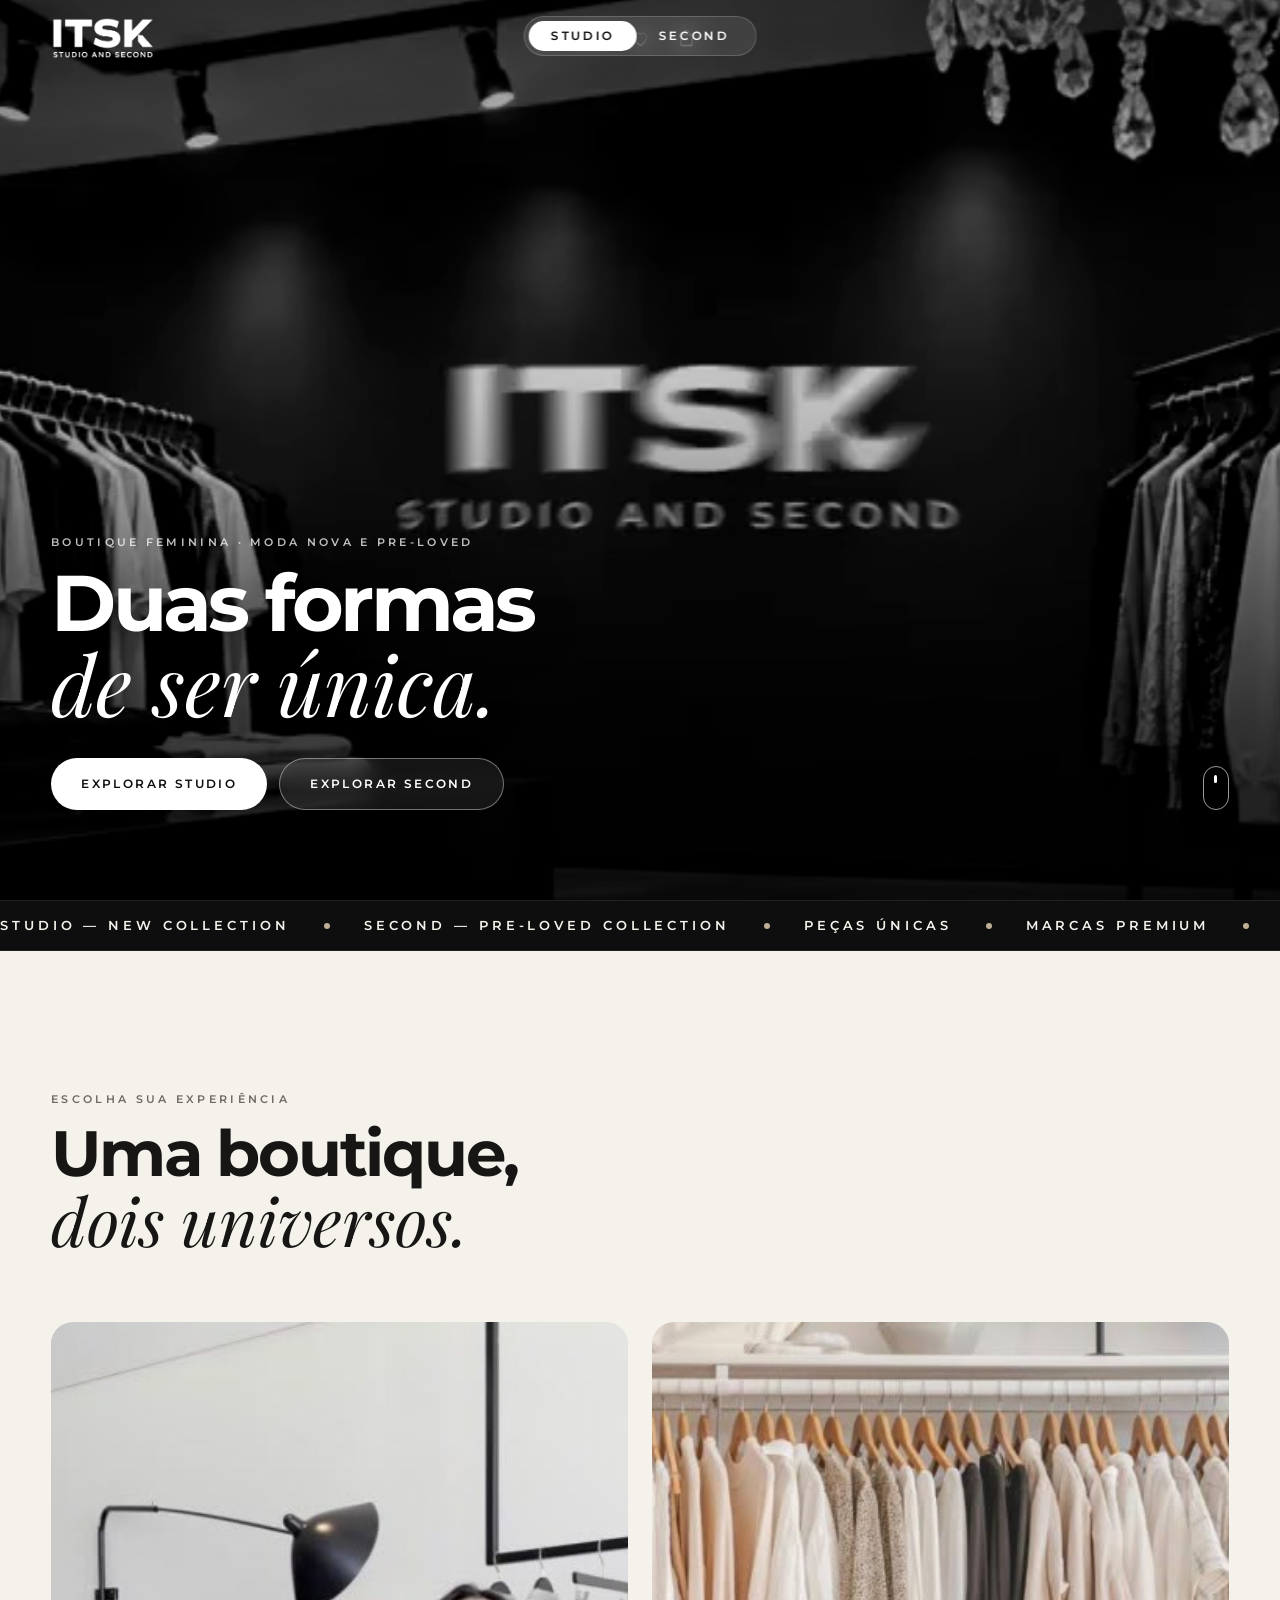
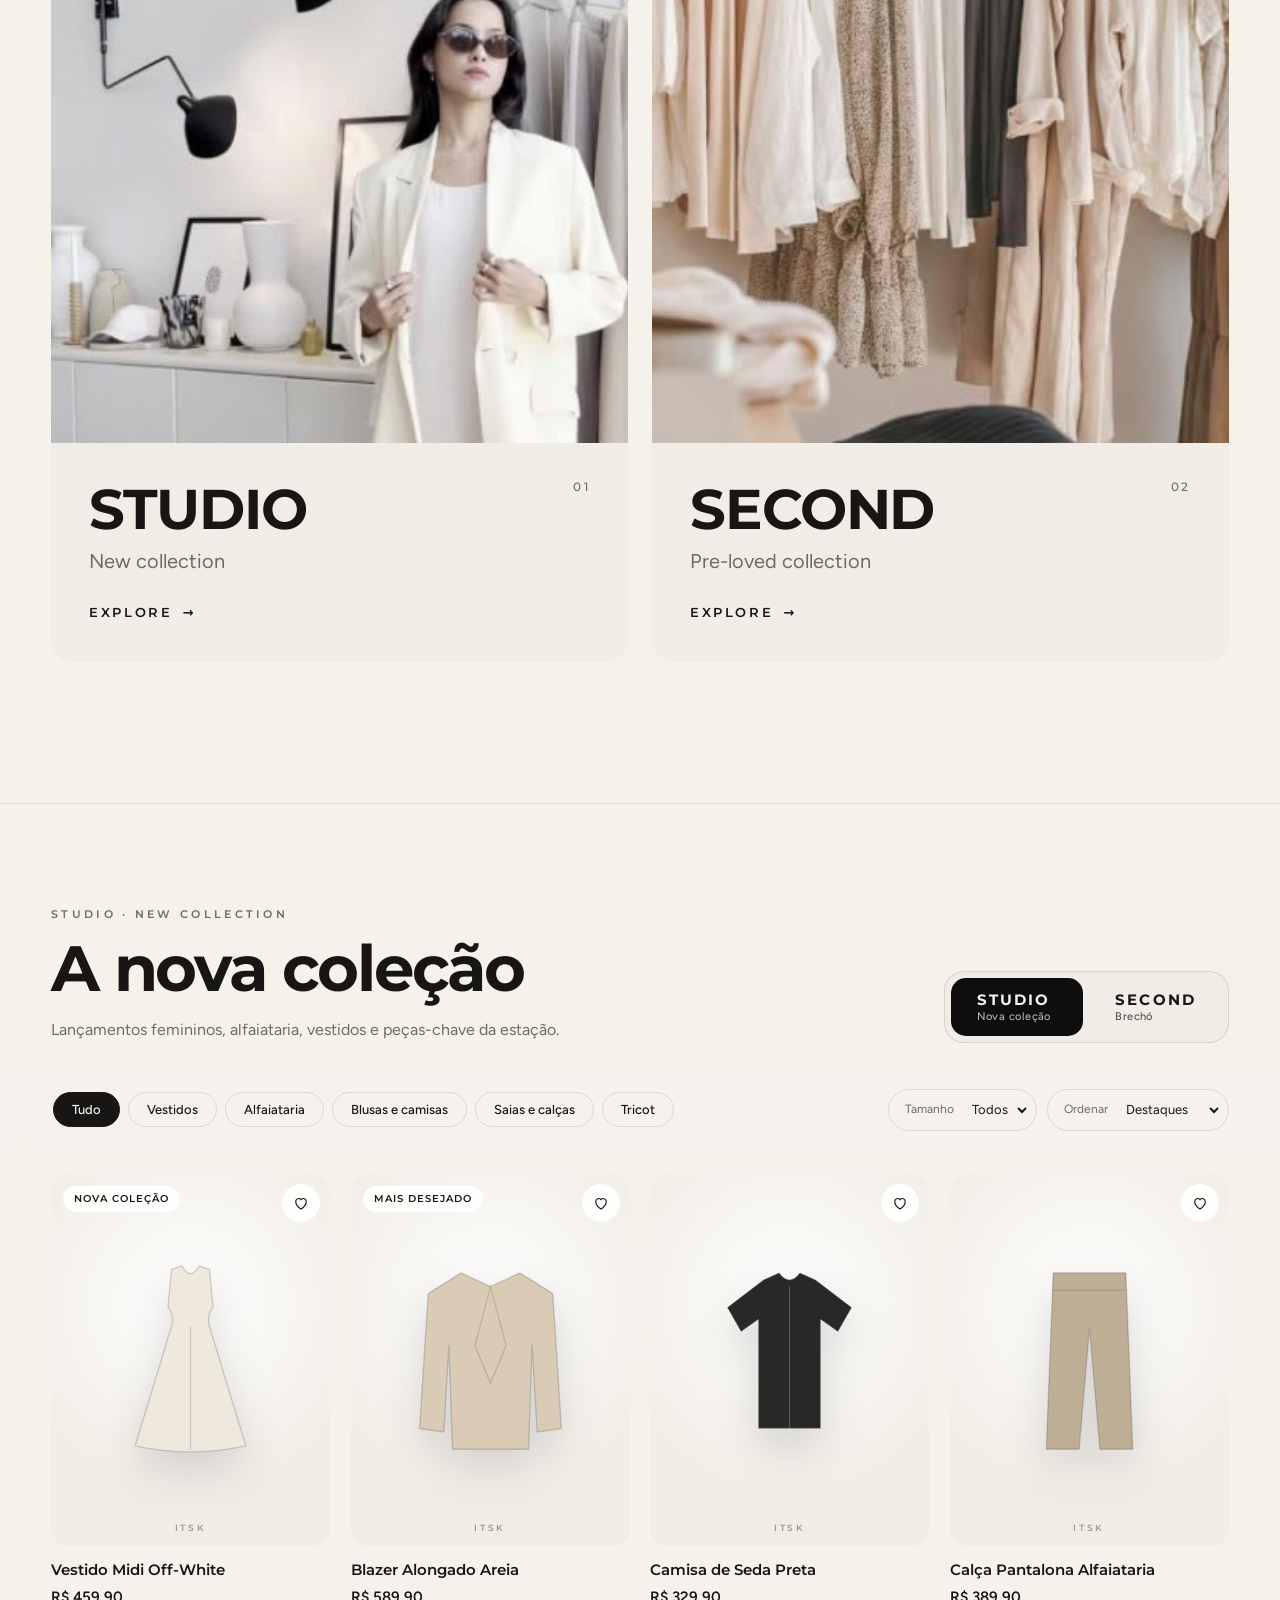
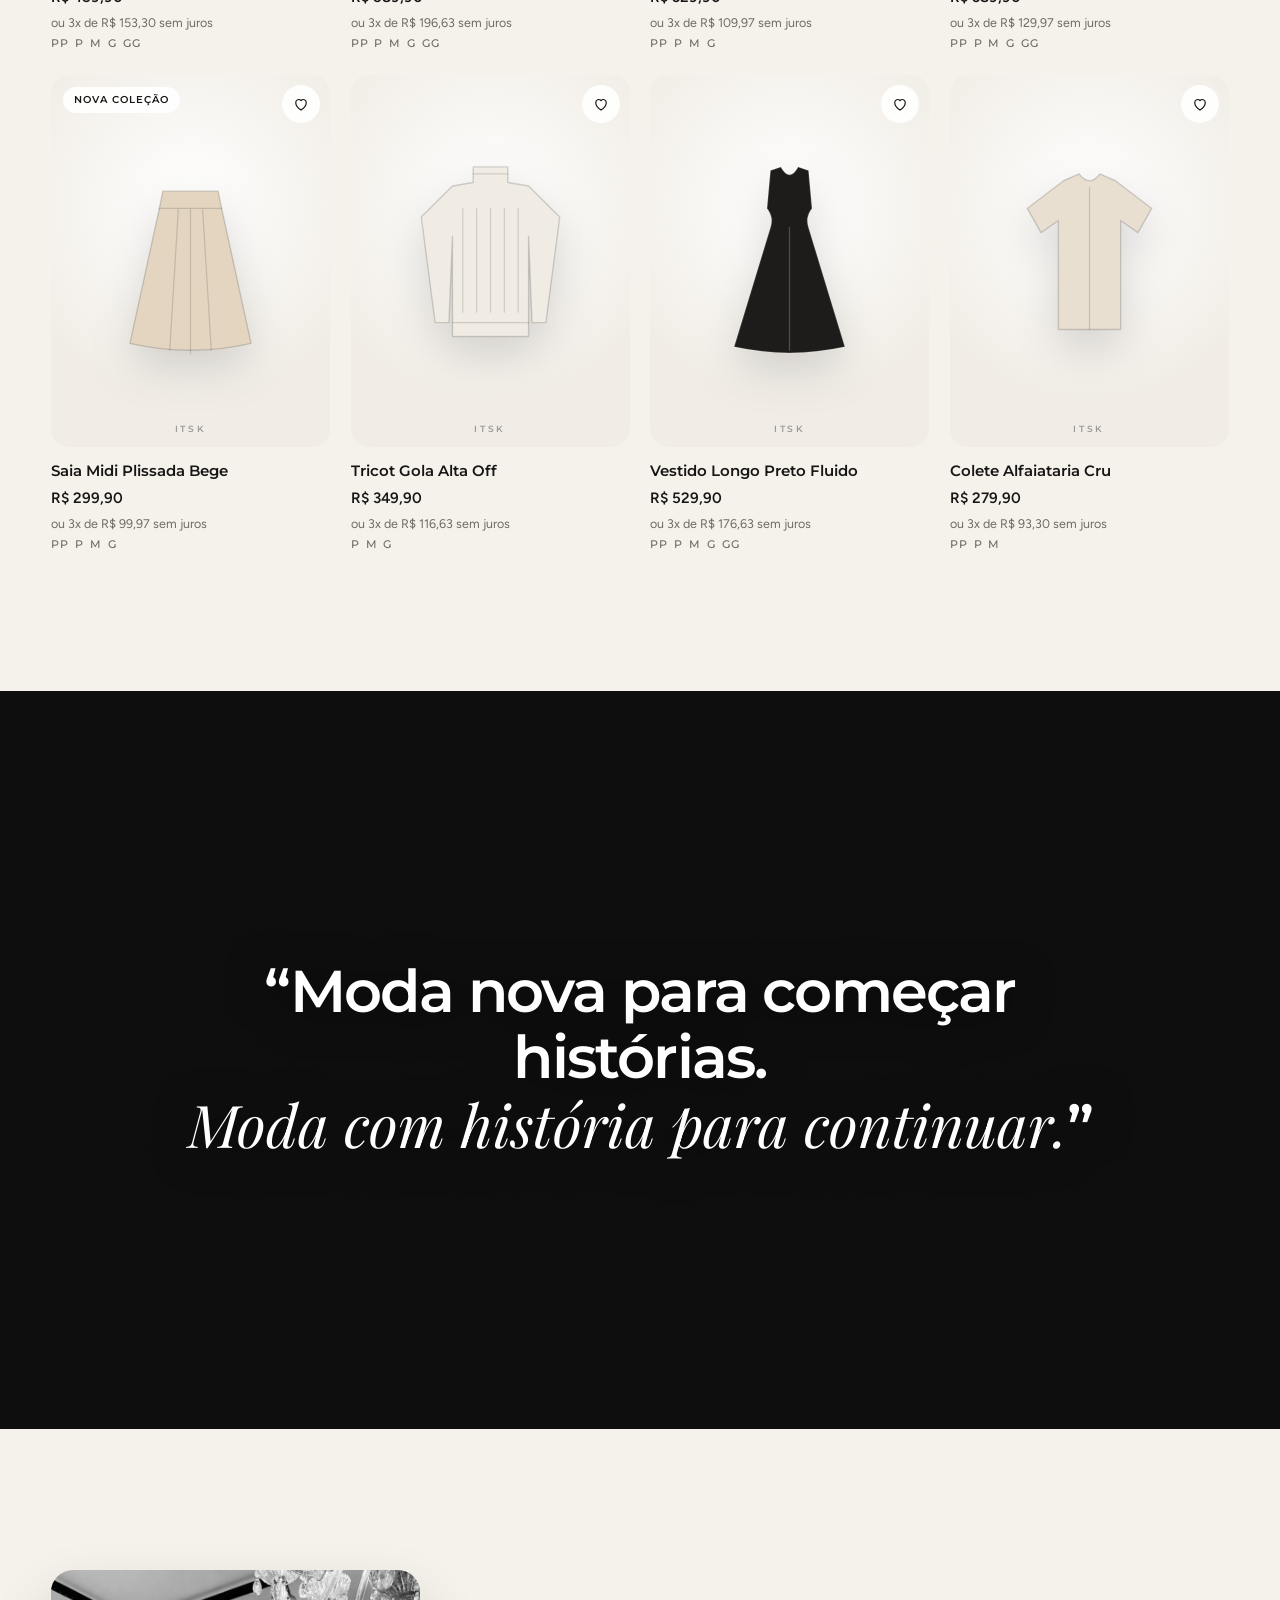
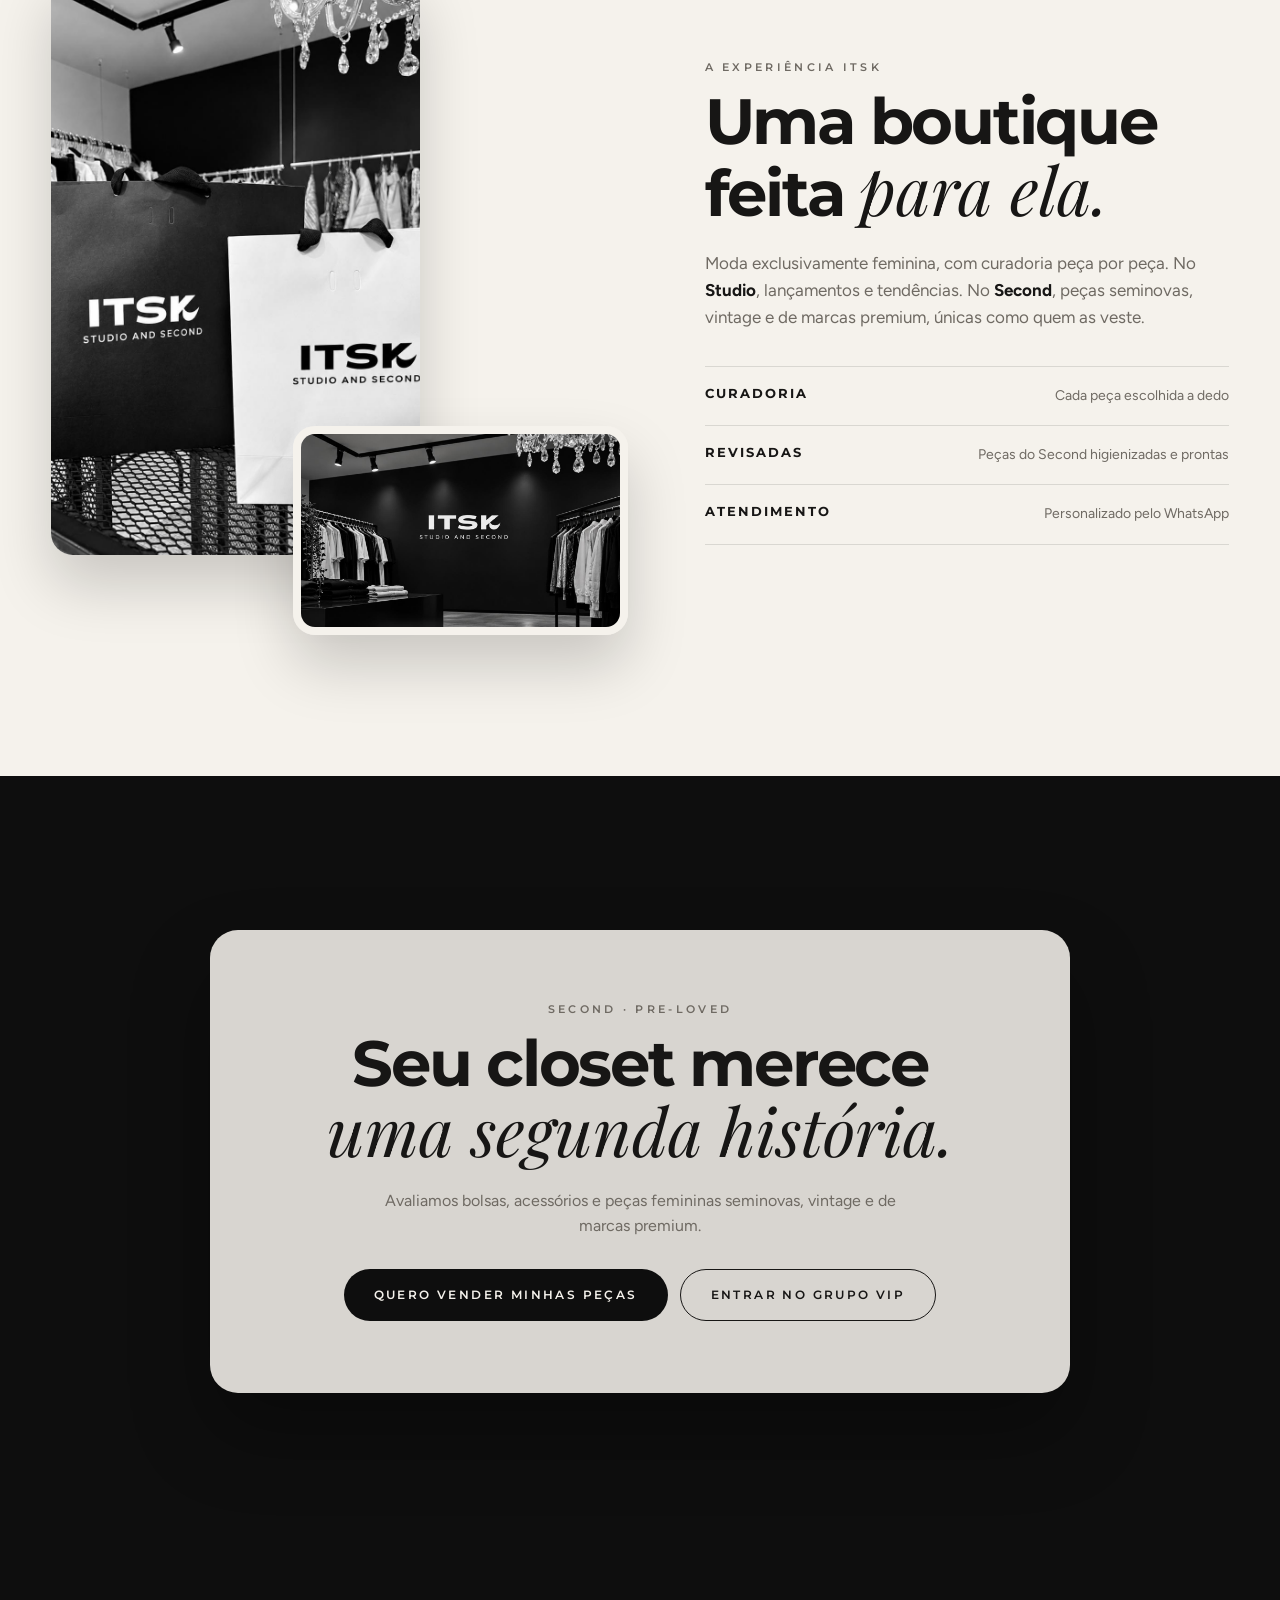
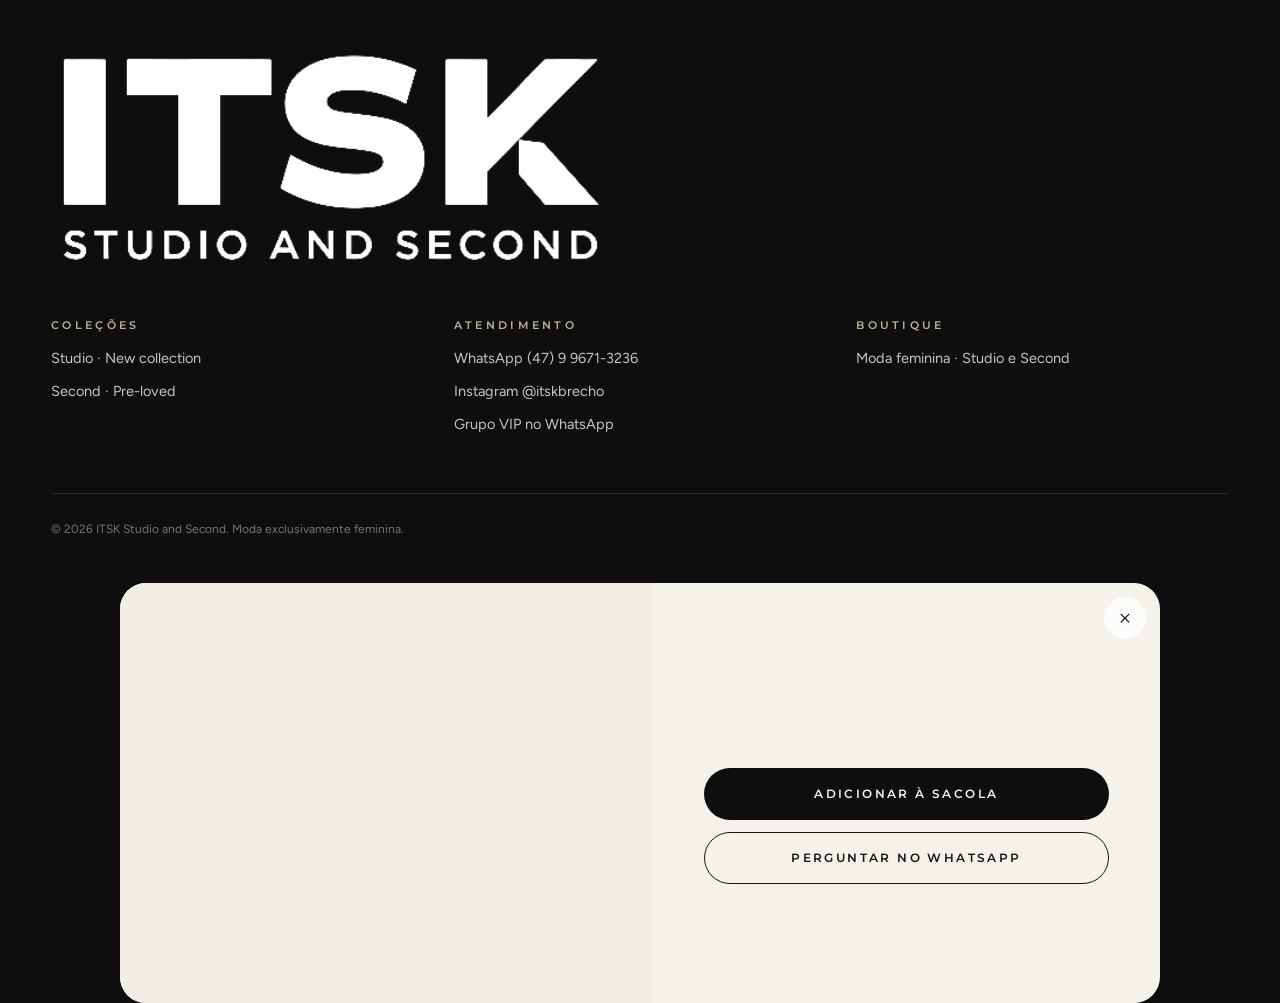
==== commit 22fcea54: "WhatsApp, Instagram e Grupo VIP da ITSK Co-Authored-By: Claude Opus 5.5 <noreply@anthropic.com>" ====
--- a/index.html
+++ b/index.html
@@ -182,7 +182,10 @@
       <p class="sobretitulo">Second · Pre-loved</p>
       <h2 id="consigne-titulo" class="titulo">Seu closet merece <em>uma segunda história.</em></h2>
       <p>Avaliamos bolsas, acessórios e peças femininas seminovas, vintage e de marcas premium.</p>
-      <a class="botao botao--escuro magnetico" id="link-consigne" href="#" target="_blank" rel="noopener">Quero vender minhas peças</a>
+      <div class="consigne__botoes">
+        <a class="botao botao--escuro magnetico" id="link-consigne" href="#" target="_blank" rel="noopener">Quero vender minhas peças</a>
+        <a class="botao botao--linha magnetico" id="link-vip" href="#" target="_blank" rel="noopener" hidden>Entrar no Grupo VIP</a>
+      </div>
     </div>
   </section>
 </main>
--- a/estilo.css
+++ b/estilo.css
@@ -235,6 +235,8 @@
 /* ---------- Venda suas peças ---------- */
 .consigne { padding: clamp(80px, 12vw, 160px) var(--lado); }
 .consigne__caixa { max-width: 860px; margin: 0 auto; padding: clamp(36px, 6vw, 72px); border-radius: 28px; text-align: center; background: rgba(245,242,236,.88); backdrop-filter: blur(22px) saturate(1.3); -webkit-backdrop-filter: blur(22px) saturate(1.3); box-shadow: 0 40px 80px rgba(0,0,0,.3); }
+.consigne__botoes { display: flex; flex-wrap: wrap; justify-content: center; gap: 12px; }
+.consigne__botoes [hidden] { display: none; }
 .consigne__caixa > p:not(.sobretitulo) { margin: 20px auto 30px; max-width: 520px; color: var(--suave); }
 
 /* ---------- Rodapé ---------- */
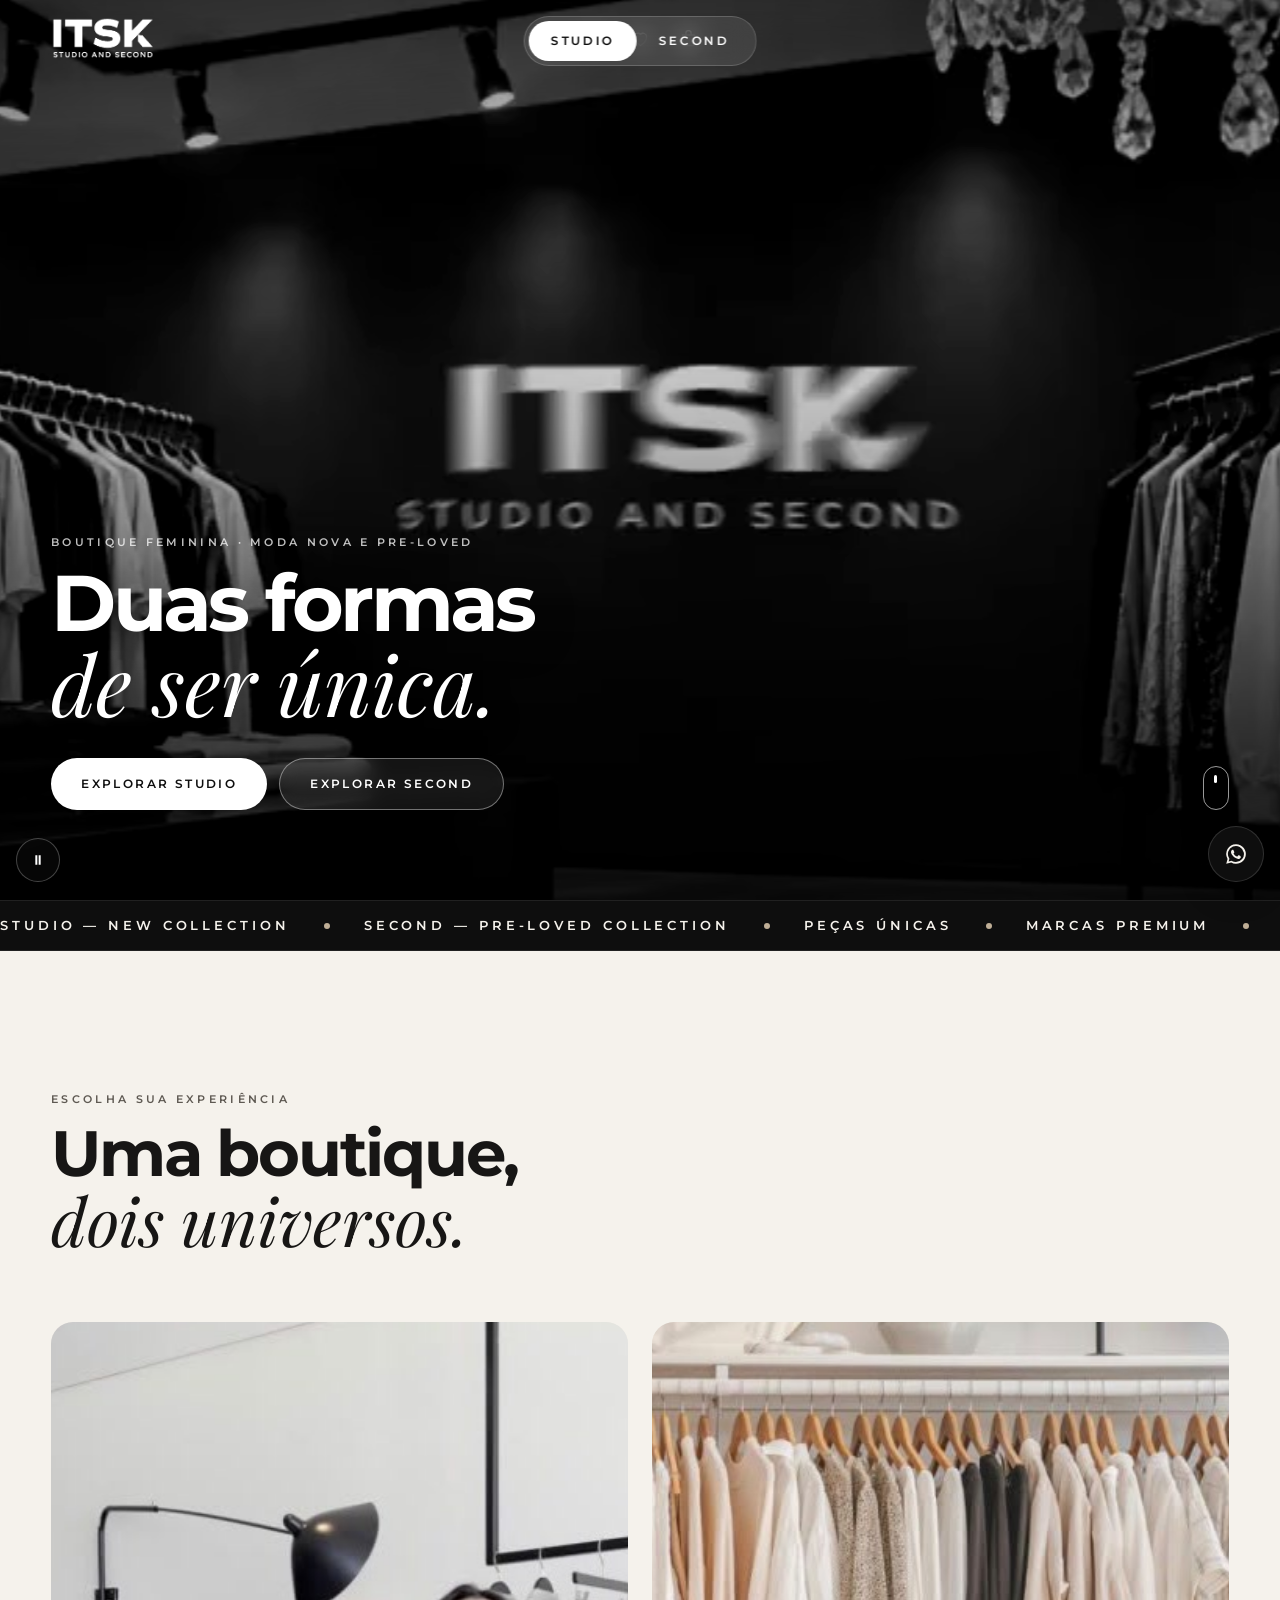
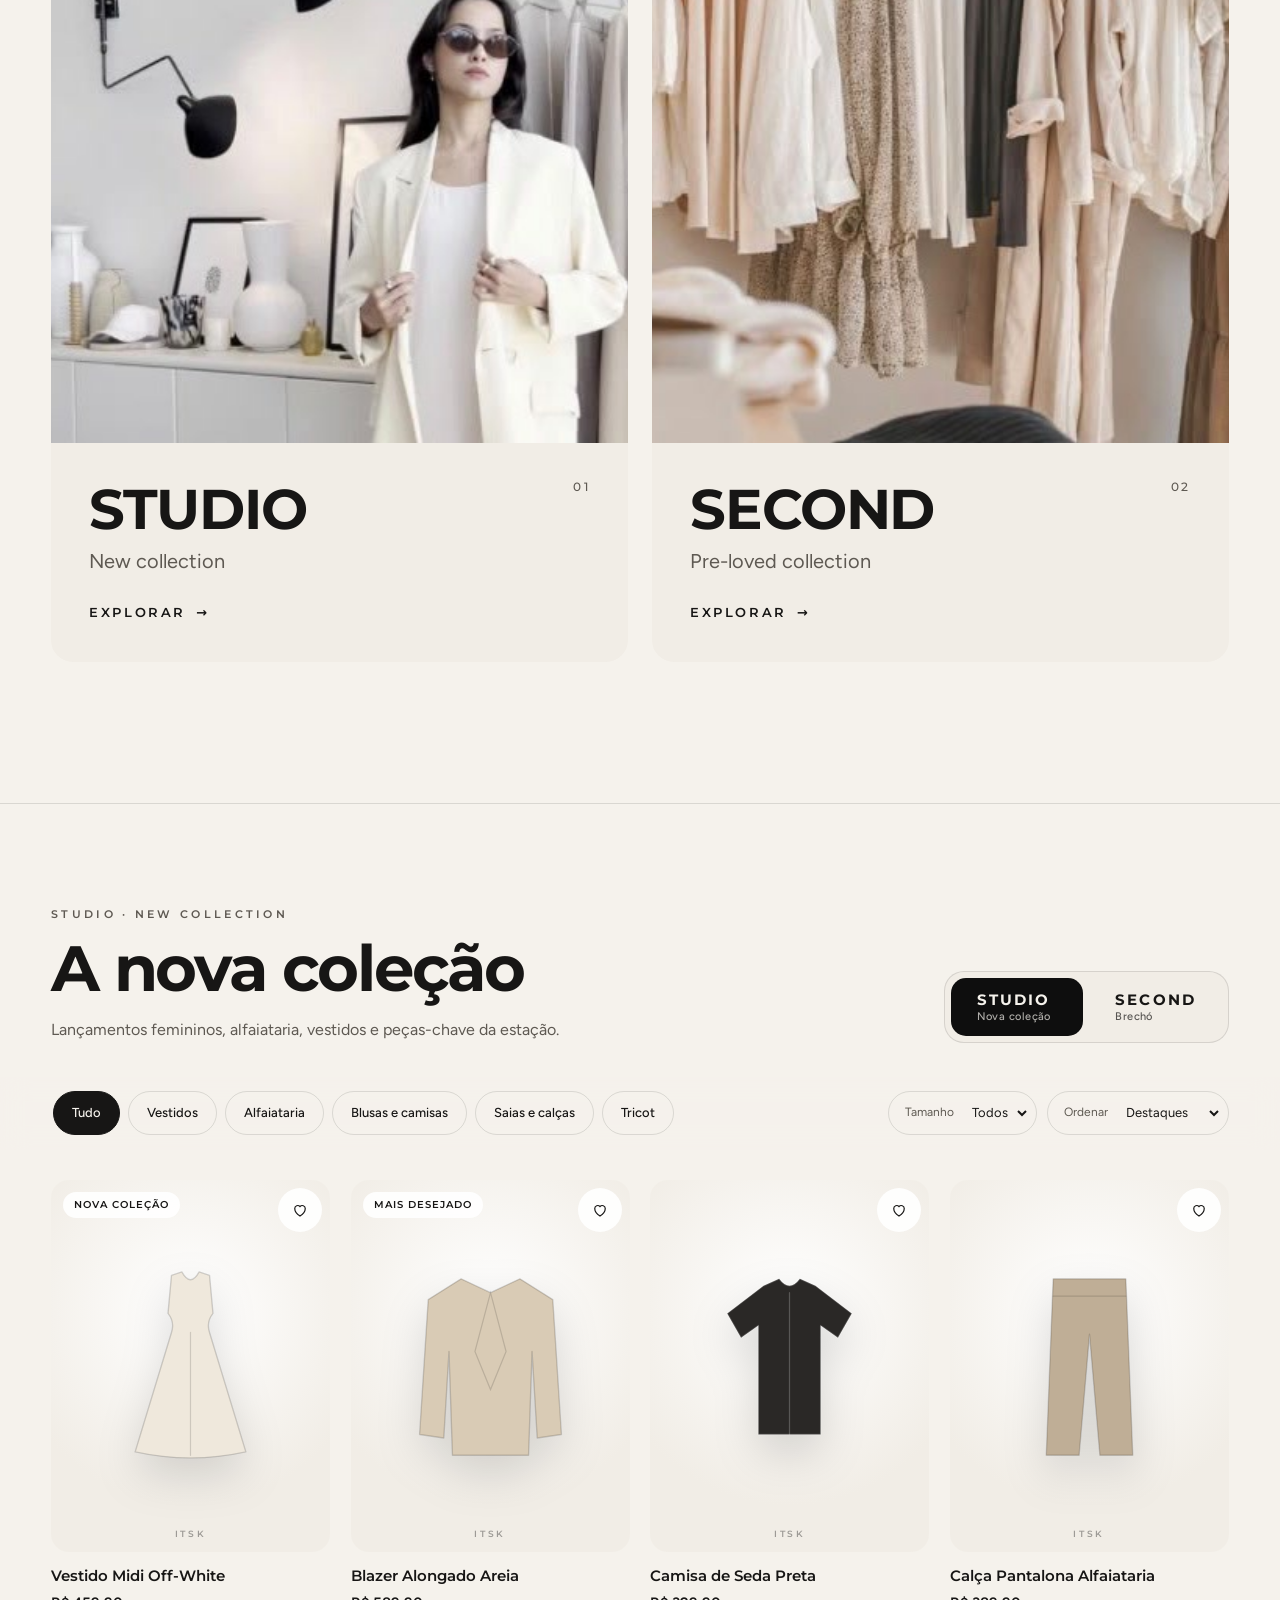
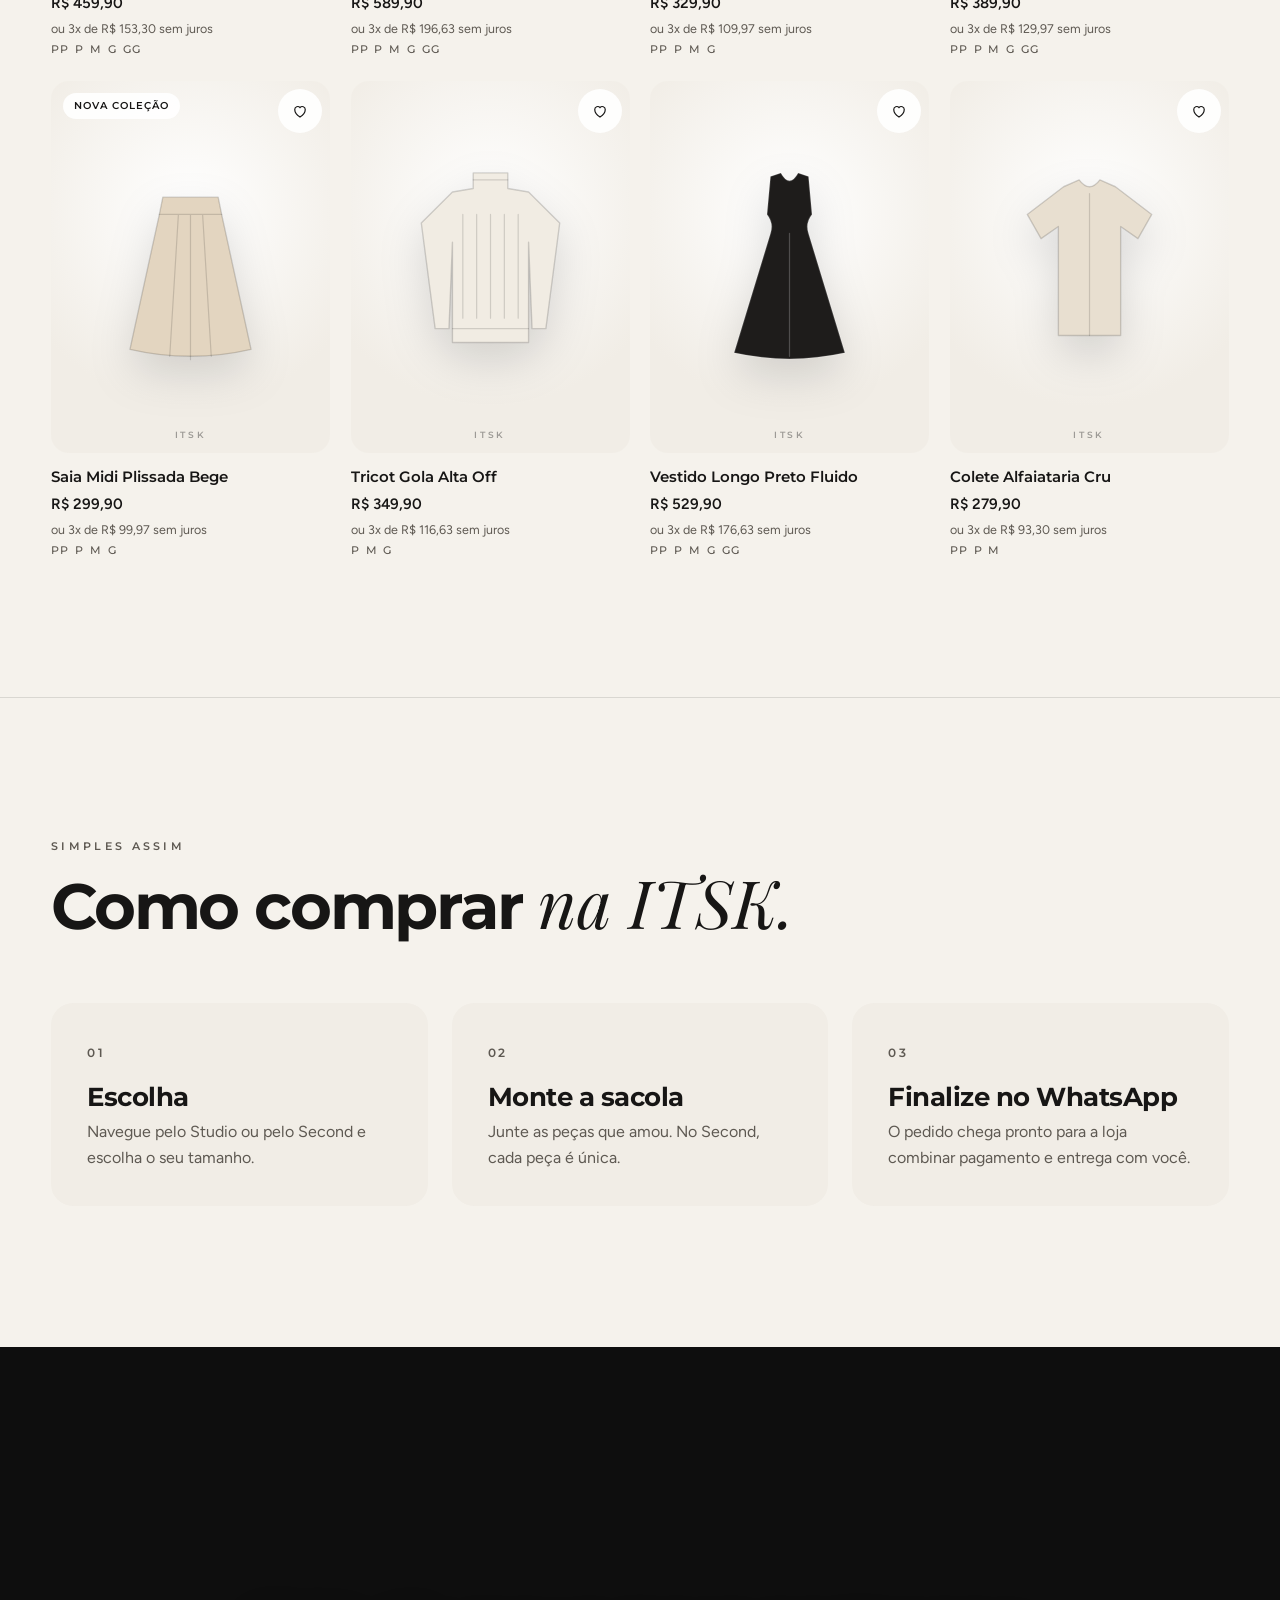
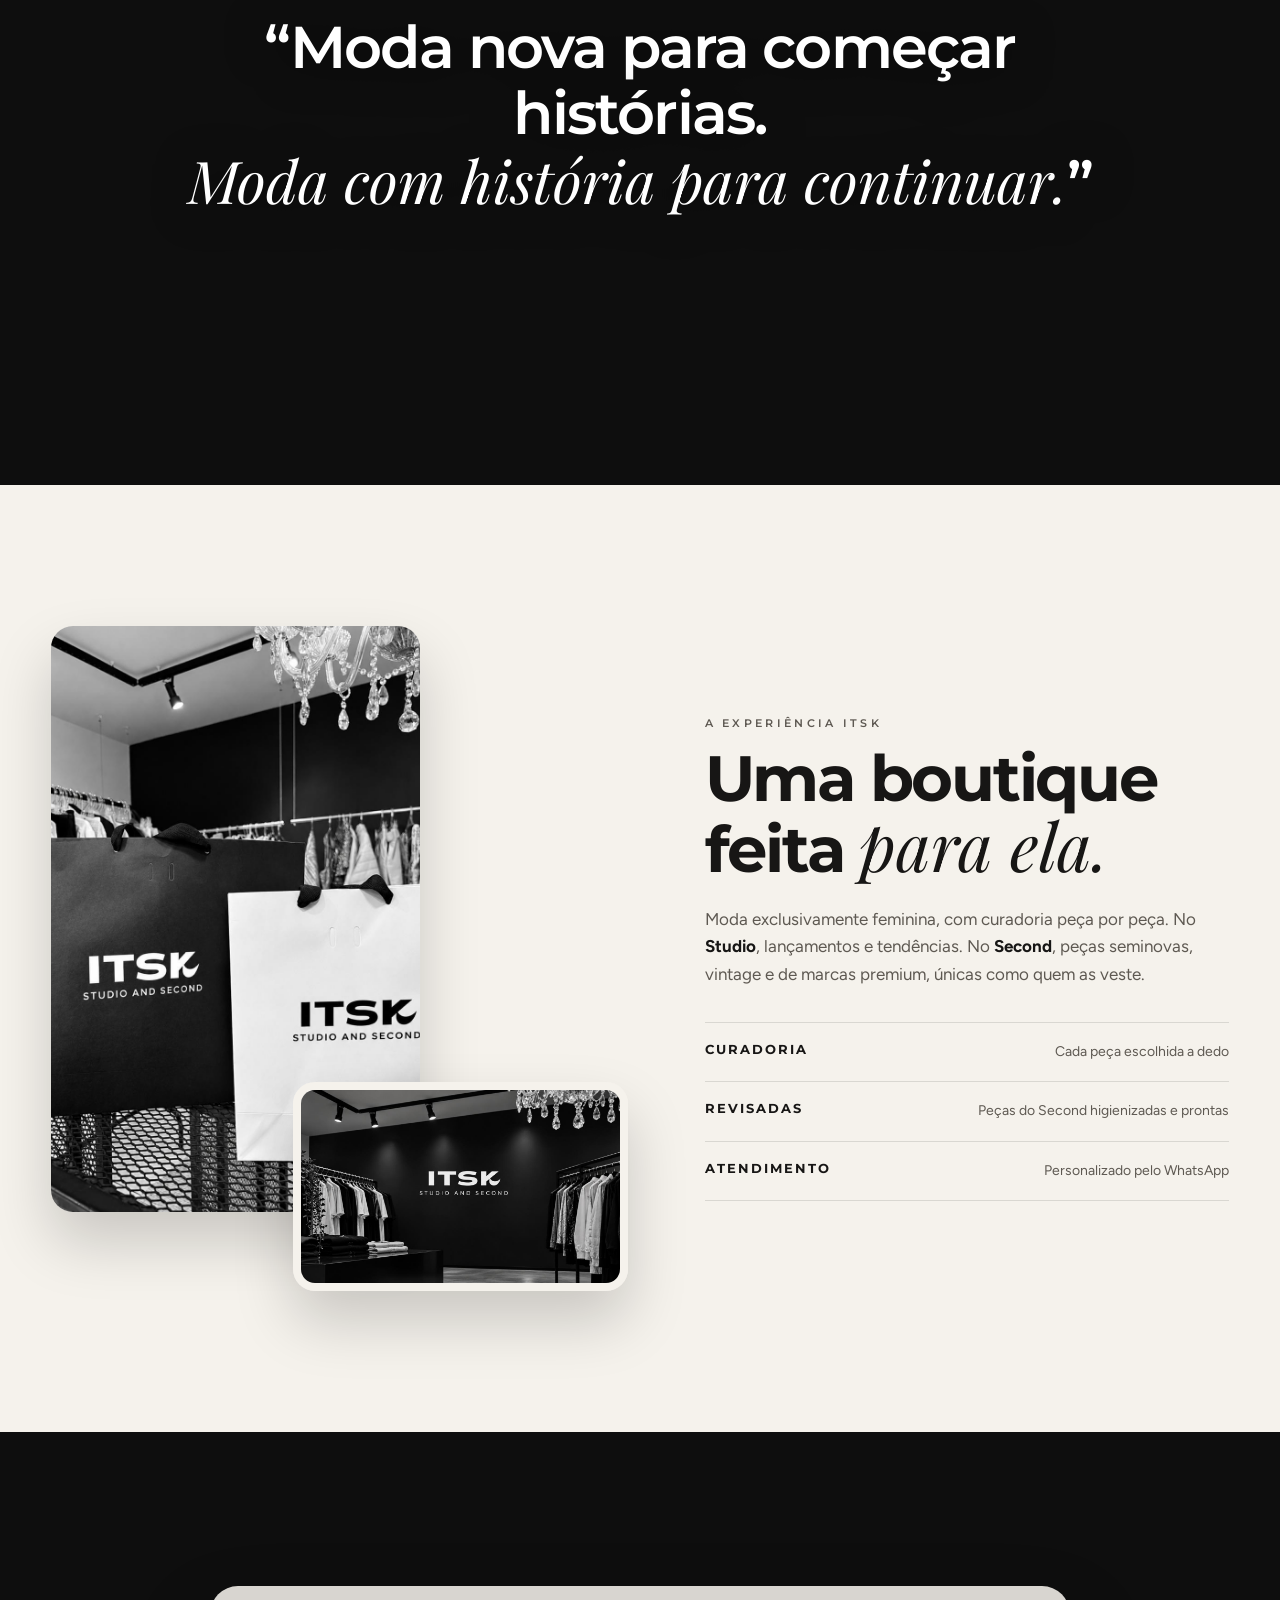
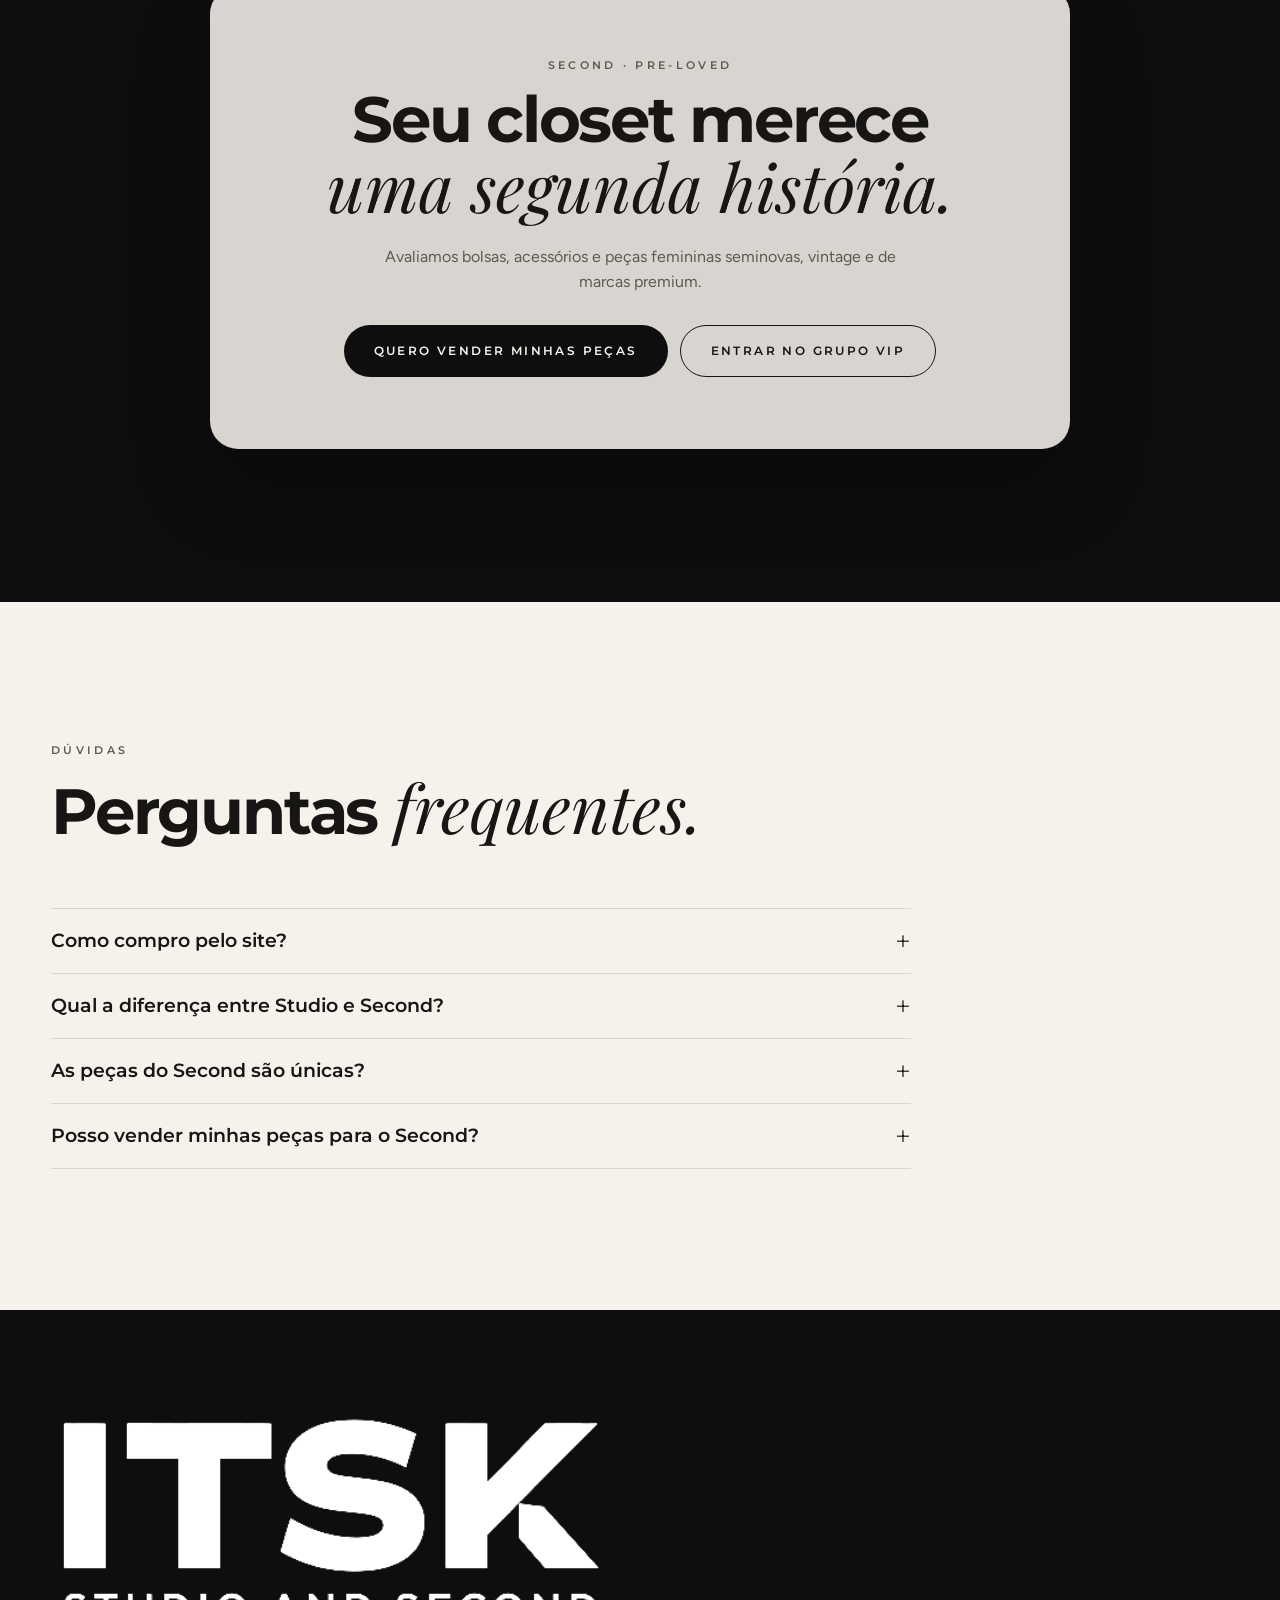
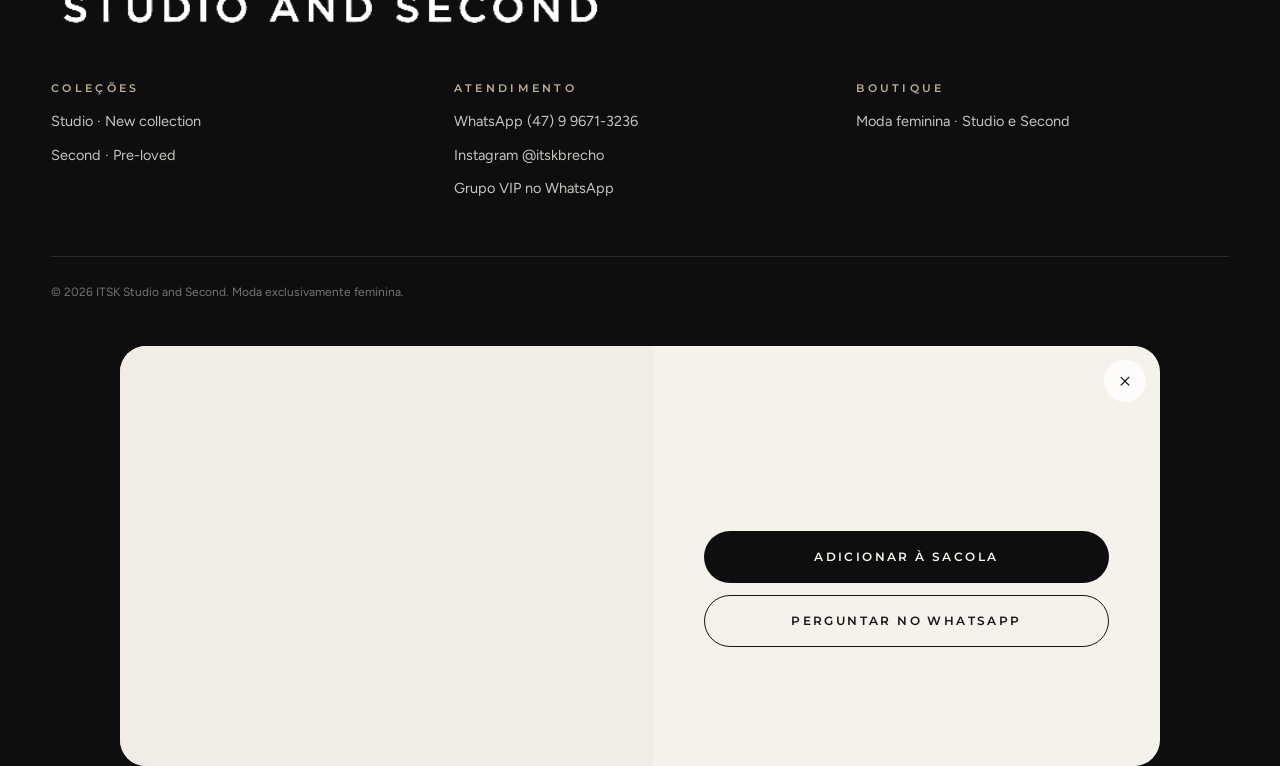
==== commit 7843b14a: "Melhorias: acessibilidade, textos, SEO/IA, Como comprar, FAQ, WhatsApp flutuante e pausa do vídeo Co" ====
--- a/index.html
+++ b/index.html
@@ -3,13 +3,43 @@
 <head>
 <meta charset="utf-8">
 <meta name="viewport" content="width=device-width, initial-scale=1, viewport-fit=cover">
-<title>ITSK · Studio and Second</title>
-<meta name="description" content="ITSK Studio and Second: boutique feminina premium. STUDIO, a nova coleção. SECOND, o brechó feminino com peças seminovas, vintage e de marcas premium. Escolha pelo site e finalize pelo WhatsApp.">
+<title>ITSK Studio and Second · Moda feminina e brechó premium</title>
+<meta name="description" content="Boutique feminina premium: STUDIO, a nova coleção, e SECOND, brechó com peças seminovas, vintage, bolsas e marcas premium. Escolha no site e finalize pelo WhatsApp.">
 <meta name="theme-color" content="#0E0E0E">
 <meta name="color-scheme" content="light">
 <meta property="og:title" content="ITSK · Studio and Second">
 <meta property="og:description" content="Boutique feminina: nova coleção e brechó premium.">
-<meta property="og:image" content="img/itsk/loja.jpg">
+<meta property="og:image" content="https://itsktest.pages.dev/img/itsk/loja.jpg">
+<meta property="og:url" content="https://itsktest.pages.dev/">
+<meta property="og:locale" content="pt_BR">
+<link rel="canonical" href="https://itsktest.pages.dev/">
+<meta name="twitter:card" content="summary_large_image">
+<script type="application/ld+json">
+{
+  "@context": "https://schema.org",
+  "@type": "ClothingStore",
+  "name": "ITSK Studio and Second",
+  "description": "Boutique exclusivamente feminina com duas propostas: STUDIO, a nova coleção, e SECOND, brechó com peças seminovas, vintage, bolsas, acessórios e marcas premium.",
+  "url": "https://itsktest.pages.dev/",
+  "logo": "https://itsktest.pages.dev/img/logo.png",
+  "image": "https://itsktest.pages.dev/img/itsk/loja.jpg",
+  "telephone": "+55 47 99671-3236",
+  "sameAs": ["https://www.instagram.com/itskbrecho"],
+  "currenciesAccepted": "BRL"
+}
+</script>
+<script type="application/ld+json">
+{
+  "@context": "https://schema.org",
+  "@type": "FAQPage",
+  "mainEntity": [
+    {"@type": "Question", "name": "Como compro na ITSK pelo site?", "acceptedAnswer": {"@type": "Answer", "text": "Escolha a peça e o tamanho, coloque na sacola e toque em Finalizar pelo WhatsApp. O pedido chega pronto para a loja, que combina pagamento e entrega com você."}},
+    {"@type": "Question", "name": "Qual a diferença entre Studio e Second?", "acceptedAnswer": {"@type": "Answer", "text": "STUDIO é a nova coleção: peças novas de moda feminina. SECOND é o brechó: peças femininas seminovas, vintage, bolsas, acessórios e marcas premium."}},
+    {"@type": "Question", "name": "As peças do Second são únicas?", "acceptedAnswer": {"@type": "Answer", "text": "Sim. Cada peça do Second existe em uma unidade. Quando é vendida, sai do site."}},
+    {"@type": "Question", "name": "Posso vender minhas peças para o Second?", "acceptedAnswer": {"@type": "Answer", "text": "Sim. A ITSK avalia peças femininas seminovas, vintage, bolsas, acessórios e marcas premium. Fale pelo WhatsApp (47) 99671-3236."}}
+  ]
+}
+</script>
 <meta property="og:type" content="website">
 <link rel="icon" href="img/icone.svg" type="image/svg+xml">
 <link rel="manifest" href="manifest.webmanifest">
@@ -103,7 +133,7 @@
           <span class="mundo__num">01</span>
           <h3>STUDIO</h3>
           <p>New collection</p>
-          <span class="mundo__link">Explore <b>→</b></span>
+          <span class="mundo__link">Explorar <b>→</b></span>
         </div>
       </a>
       <a class="mundo revelar" href="#vitrine" data-ir="second">
@@ -112,7 +142,7 @@
           <span class="mundo__num">02</span>
           <h3>SECOND</h3>
           <p>Pre-loved collection</p>
-          <span class="mundo__link">Explore <b>→</b></span>
+          <span class="mundo__link">Explorar <b>→</b></span>
         </div>
       </a>
     </div>
@@ -153,6 +183,19 @@
     <p class="vazio" id="vazio" hidden>Nenhuma peça com esses filtros agora. <button type="button" class="link" id="limpar">Limpar filtros</button></p>
   </section>
 
+  <!-- Como comprar -->
+  <section class="como papel" aria-labelledby="como-titulo">
+    <div class="cabeca revelar">
+      <p class="sobretitulo">Simples assim</p>
+      <h2 id="como-titulo" class="titulo">Como comprar <em>na ITSK.</em></h2>
+    </div>
+    <ol class="passos">
+      <li class="revelar"><span>01</span><h3>Escolha</h3><p>Navegue pelo Studio ou pelo Second e escolha o seu tamanho.</p></li>
+      <li class="revelar"><span>02</span><h3>Monte a sacola</h3><p>Junte as peças que amou. No Second, cada peça é única.</p></li>
+      <li class="revelar"><span>03</span><h3>Finalize no WhatsApp</h3><p>O pedido chega pronto para a loja combinar pagamento e entrega com você.</p></li>
+    </ol>
+  </section>
+
   <!-- Janela para o vídeo -->
   <section class="janela" aria-label="Manifesto">
     <p class="janela__frase revelar">“Moda nova para começar histórias.<br><em>Moda com história para continuar.</em>”</p>
@@ -186,6 +229,19 @@
         <a class="botao botao--escuro magnetico" id="link-consigne" href="#" target="_blank" rel="noopener">Quero vender minhas peças</a>
         <a class="botao botao--linha magnetico" id="link-vip" href="#" target="_blank" rel="noopener" hidden>Entrar no Grupo VIP</a>
       </div>
+    </div>
+  </section>
+  <!-- Perguntas frequentes -->
+  <section class="faq papel" aria-labelledby="faq-titulo">
+    <div class="cabeca revelar">
+      <p class="sobretitulo">Dúvidas</p>
+      <h2 id="faq-titulo" class="titulo">Perguntas <em>frequentes.</em></h2>
+    </div>
+    <div class="faq__lista">
+      <details><summary>Como compro pelo site?</summary><p>Escolha a peça e o tamanho, coloque na sacola e toque em <b>Finalizar pelo WhatsApp</b>. O pedido chega pronto para a loja, que combina pagamento e entrega com você.</p></details>
+      <details><summary>Qual a diferença entre Studio e Second?</summary><p><b>Studio</b> é a nova coleção: peças novas de moda feminina. <b>Second</b> é o brechó: peças seminovas, vintage, bolsas, acessórios e marcas premium.</p></details>
+      <details><summary>As peças do Second são únicas?</summary><p>Sim. Cada peça do Second existe em uma unidade só. Quando é vendida, sai do site.</p></details>
+      <details><summary>Posso vender minhas peças para o Second?</summary><p>Pode. Avaliamos peças femininas seminovas, vintage, bolsas, acessórios e marcas premium. Toque em <b>Quero vender minhas peças</b> ou chame no WhatsApp.</p></details>
     </div>
   </section>
 </main>
@@ -210,7 +266,7 @@
     <p class="peca__tag" id="peca-tag"></p>
     <p class="peca__preco" id="peca-preco"></p>
     <div class="peca__tams" id="peca-tams" role="radiogroup" aria-label="Tamanho"></div>
-    <p class="peca__aviso" id="peca-aviso" hidden>Escolha um tamanho.</p>
+    <p class="peca__aviso" id="peca-aviso" hidden>Escolha o tamanho para continuar.</p>
     <button class="botao botao--escuro largo" type="button" id="peca-sacola">Adicionar à sacola</button>
     <a class="botao botao--linha largo" id="peca-whats" href="#" target="_blank" rel="noopener">Perguntar no WhatsApp</a>
     <p class="peca__nota" id="peca-nota"></p>
@@ -244,6 +300,8 @@
   <div class="busca__resultados" id="busca-resultados"></div>
 </dialog>
 
+<a class="whats-flutuante" id="whats-flutuante" href="#" target="_blank" rel="noopener" aria-label="Falar com a ITSK no WhatsApp"><svg viewBox="0 0 24 24" aria-hidden="true"><path d="M12 3a9 9 0 0 0-7.8 13.5L3 21l4.6-1.2A9 9 0 1 0 12 3Zm0 16.4a7.4 7.4 0 0 1-3.8-1l-.3-.2-2.7.7.7-2.6-.2-.3A7.4 7.4 0 1 1 12 19.4Zm4-5.5c-.2-.1-1.3-.7-1.5-.7s-.4-.1-.5.1l-.7.9c-.1.2-.3.2-.5.1a6 6 0 0 1-3-2.6c-.2-.4.2-.4.6-1.2.1-.1 0-.3 0-.4l-.7-1.6c-.2-.4-.4-.4-.5-.4h-.4a.8.8 0 0 0-.6.3 2.5 2.5 0 0 0-.8 1.9 4.4 4.4 0 0 0 .9 2.3 10 10 0 0 0 3.8 3.4c1.4.6 2 .7 2.7.6a2.3 2.3 0 0 0 1.5-1.1 1.9 1.9 0 0 0 .1-1.1c0-.1-.2-.2-.4-.3Z"/></svg></a>
+<button class="pausa" type="button" id="pausa-video" aria-label="Pausar o vídeo de fundo" aria-pressed="false"><svg viewBox="0 0 24 24" aria-hidden="true"><path class="i-pausa" d="M8 5h3v14H8zM13 5h3v14h-3z"/><path class="i-play" d="M8 5l11 7-11 7z"/></svg></button>
 <div class="aviso-flutuante" id="aviso" role="status" aria-live="polite"></div>
 <div class="cursor" id="cursor" aria-hidden="true"></div>
 </body>
--- a/estilo.css
+++ b/estilo.css
@@ -14,7 +14,7 @@
   --bege: #E4D9C8;
   --bege-escuro: #BFAE96;
   --texto: #171615;
-  --suave: #6F6A63;
+  --suave: #5E5952;
   --linha: rgba(23, 22, 21, .12);
   --vidro: rgba(255, 255, 255, .1);
   --sans: "Montserrat", system-ui, -apple-system, "Segoe UI", sans-serif;
@@ -84,7 +84,7 @@
 
 .abas { position: fixed; z-index: 41; top: calc((var(--topo-h) - 44px) / 2); left: 50%; transform: translateX(-50%); color: var(--branco); transition: transform .5s var(--curva), color .5s, background .5s; display: flex; padding: 4px; border-radius: 999px; background: var(--vidro); border: 1px solid rgba(255,255,255,.18); backdrop-filter: blur(12px); -webkit-backdrop-filter: blur(12px); }
 body.solido .abas { background: rgba(23,22,21,.05); border-color: var(--linha); }
-.abas__item { position: relative; z-index: 1; padding: 9px 22px; font: 600 12px/1 var(--sans); letter-spacing: .22em; text-transform: uppercase; border-radius: 999px; transition: color .4s; }
+.abas__item { position: relative; z-index: 1; min-height: 40px; padding: 9px 22px; font: 600 12px/1 var(--sans); letter-spacing: .22em; text-transform: uppercase; border-radius: 999px; transition: color .4s; }
 .abas__item[aria-pressed="true"] { color: var(--preto); }
 body.solido .abas { color: var(--texto); }
 body.solido .abas__item[aria-pressed="true"] { color: var(--off); }
@@ -93,7 +93,7 @@
 body.solido .abas__pilula { background: var(--preto); }
 
 .topo__acoes { justify-self: end; display: flex; gap: 4px; }
-.icone { position: relative; width: 42px; height: 42px; display: grid; place-items: center; border-radius: 50%; transition: background .25s; }
+.icone { position: relative; width: 44px; height: 44px; display: grid; place-items: center; border-radius: 50%; transition: background .25s; }
 .icone:hover { background: rgba(127,127,127,.14); }
 .icone svg { width: 21px; height: 21px; fill: none; stroke: currentColor; stroke-width: 1.5; stroke-linecap: round; stroke-linejoin: round; }
 .contador { position: absolute; top: 4px; right: 3px; min-width: 17px; height: 17px; padding: 0 4px; border-radius: 9px; background: var(--bege); color: var(--preto); font: 700 10px/17px var(--sans); text-align: center; }
@@ -171,11 +171,11 @@
 .filtros.preso { border-bottom-color: var(--linha); }
 .chips { display: flex; gap: 8px; overflow-x: auto; scrollbar-width: none; max-width: 100%; padding: 2px; }
 .chips::-webkit-scrollbar { display: none; }
-.chip { flex: none; padding: 10px 18px; border-radius: 999px; border: 1px solid var(--linha); font: 500 13px/1 var(--corpo); transition: background .3s, color .3s, border-color .3s; }
+.chip { flex: none; min-height: 44px; padding: 10px 18px; border-radius: 999px; border: 1px solid var(--linha); font: 500 13px/1 var(--corpo); transition: background .3s, color .3s, border-color .3s; }
 .chip:hover { border-color: var(--texto); }
 .chip[aria-pressed="true"] { background: var(--texto); border-color: var(--texto); color: var(--off); }
 .filtros__direita { display: flex; gap: 10px; }
-.seletor { display: flex; align-items: center; gap: 8px; padding: 0 6px 0 16px; height: 42px; border-radius: 999px; border: 1px solid var(--linha); font-size: 12px; color: var(--suave); }
+.seletor { display: flex; align-items: center; gap: 8px; padding: 0 6px 0 16px; height: 44px; border-radius: 999px; border: 1px solid var(--linha); font-size: 12px; color: var(--suave); }
 .seletor select { border: 0; background: transparent; padding: 0 6px; height: 100%; font-size: 13px; color: var(--texto); cursor: pointer; }
 
 .grade { display: grid; grid-template-columns: repeat(auto-fill, minmax(min(100%, 250px), 1fr)); gap: clamp(14px, 2vw, 26px) clamp(12px, 1.6vw, 22px); view-transition-name: grade; }
@@ -186,7 +186,7 @@
 .card:hover .card__foto img, .card:hover .card__foto .arte { transform: scale(1.06); }
 .card__selo { position: absolute; left: 12px; top: 12px; max-width: calc(100% - 64px); padding: 7px 11px; border-radius: 999px; background: rgba(255,255,255,.88); backdrop-filter: blur(6px); font: 600 10px/1.2 var(--sans); letter-spacing: .1em; text-transform: uppercase; }
 .card__selo--escuro { background: rgba(14,14,14,.85); color: var(--off); }
-.card__fav { position: absolute; right: 10px; top: 10px; width: 38px; height: 38px; display: grid; place-items: center; border-radius: 50%; background: rgba(255,255,255,.88); backdrop-filter: blur(6px); transition: transform .3s var(--curva); }
+.card__fav { position: absolute; right: 8px; top: 8px; width: 44px; height: 44px; display: grid; place-items: center; border-radius: 50%; background: rgba(255,255,255,.88); backdrop-filter: blur(6px); transition: transform .3s var(--curva); }
 .card__fav:hover { transform: scale(1.1); }
 .card__fav svg { width: 18px; height: 18px; fill: none; stroke: var(--texto); stroke-width: 1.6; }
 .card__fav[aria-pressed="true"] svg { fill: var(--texto); }
@@ -238,6 +238,33 @@
 .consigne__botoes { display: flex; flex-wrap: wrap; justify-content: center; gap: 12px; }
 .consigne__botoes [hidden] { display: none; }
 .consigne__caixa > p:not(.sobretitulo) { margin: 20px auto 30px; max-width: 520px; color: var(--suave); }
+
+/* ---------- Como comprar ---------- */
+.como { border-top: 1px solid var(--linha); }
+.passos { list-style: none; margin: 0; padding: 0; display: grid; grid-template-columns: repeat(3, 1fr); gap: clamp(14px, 2vw, 24px); }
+.passos li { padding: clamp(24px, 3vw, 36px); border-radius: var(--raio); background: var(--papel); }
+.passos span { font: 600 12px/1 var(--sans); letter-spacing: .2em; color: var(--suave); }
+.passos h3 { margin: 18px 0 8px; font: 700 clamp(20px, 2vw, 26px)/1.1 var(--sans); letter-spacing: -.02em; }
+.passos p { margin: 0; color: var(--suave); }
+
+/* ---------- Perguntas frequentes ---------- */
+.faq__lista { max-width: 860px; border-top: 1px solid var(--linha); }
+.faq details { border-bottom: 1px solid var(--linha); }
+.faq summary { display: flex; justify-content: space-between; align-items: center; gap: 16px; min-height: 64px; padding: 18px 0; cursor: pointer; list-style: none; font: 600 clamp(16px, 1.6vw, 19px)/1.3 var(--sans); }
+.faq summary::-webkit-details-marker { display: none; }
+.faq summary::after { content: "+"; flex: none; font: 300 28px/1 var(--sans); transition: transform .4s var(--curva); }
+.faq details[open] summary::after { transform: rotate(45deg); }
+.faq details p { margin: 0 0 22px; max-width: 680px; color: var(--suave); }
+
+/* ---------- WhatsApp flutuante e pausa do vídeo ---------- */
+.whats-flutuante { position: fixed; right: max(16px, env(safe-area-inset-right)); bottom: calc(18px + env(safe-area-inset-bottom)); z-index: 42; width: 56px; height: 56px; display: grid; place-items: center; border-radius: 50%; background: var(--preto); color: var(--off); box-shadow: 0 12px 30px rgba(0,0,0,.3); border: 1px solid rgba(255,255,255,.14); transition: transform .35s var(--curva); }
+.whats-flutuante:hover { transform: scale(1.08); }
+.whats-flutuante svg { width: 26px; height: 26px; fill: currentColor; }
+.pausa { position: fixed; left: max(16px, env(safe-area-inset-left)); bottom: calc(18px + env(safe-area-inset-bottom)); z-index: 42; width: 44px; height: 44px; display: grid; place-items: center; border-radius: 50%; color: var(--branco); background: rgba(14,14,14,.45); border: 1px solid rgba(255,255,255,.25); backdrop-filter: blur(8px); -webkit-backdrop-filter: blur(8px); transition: opacity .4s; }
+.pausa svg { width: 16px; height: 16px; fill: currentColor; }
+.pausa .i-play, .pausa[aria-pressed="true"] .i-pausa { display: none; }
+.pausa[aria-pressed="true"] .i-play { display: block; }
+body.solido .pausa { opacity: 0; pointer-events: none; }
 
 /* ---------- Rodapé ---------- */
 .rodape { background: var(--preto); color: var(--off); padding: clamp(60px, 8vw, 100px) var(--lado) 34px; }
@@ -343,6 +370,11 @@
   .aviso-flutuante { bottom: 90px; }
   .hero__rolar { display: none; }
 }
+@media (max-width: 860px) {
+  .passos { grid-template-columns: 1fr; }
+  .whats-flutuante { width: 52px; height: 52px; bottom: calc(14px + env(safe-area-inset-bottom)); }
+  .pausa { bottom: calc(18px + env(safe-area-inset-bottom) + 50px); }
+}
 @media (max-width: 560px) {
   .escolha__grade { grid-template-columns: 1fr; }
   .mundo__foto { aspect-ratio: 4 / 4.4; }
@@ -361,6 +393,22 @@
 }
 @media (hover: none) { .card__rapido { display: none; } .cursor { display: none; } }
 
+/* Celular em pé: o vídeo é deitado (16:9). Em vez de esticar e cortar a logo,
+   ele fica numa faixa larga no alto da tela, com as bordas sumindo no preto. */
+@media (max-aspect-ratio: 4/5) {
+  .fundo video {
+    position: absolute; left: 50%; top: calc(var(--topo-h) - 5svh);
+    width: min(130vw, 74svh); max-width: none; height: auto; aspect-ratio: 736 / 400; object-fit: cover;
+    transform: translateX(-50%) scale(calc(1 + var(--rolagem, 0) * .12));
+    -webkit-mask-image: linear-gradient(180deg, transparent 0%, #000 14%, #000 80%, transparent 100%);
+    mask-image: linear-gradient(180deg, transparent 0%, #000 14%, #000 80%, transparent 100%);
+  }
+  .fundo__veu { background:
+    radial-gradient(90% 40% at 50% 30%, transparent 40%, rgba(0,0,0,.5) 100%),
+    linear-gradient(180deg, rgba(0,0,0,.25), transparent 30%, rgba(0,0,0,.2) 50%, rgba(0,0,0,.9) 75%); }
+  .hero { padding-bottom: calc(40px + 70px + env(safe-area-inset-bottom)); }
+}
+
 @media (prefers-reduced-motion: reduce) {
   *, *::before, *::after { animation-duration: .01ms !important; animation-iteration-count: 1 !important; transition-duration: .01ms !important; scroll-behavior: auto !important; }
   .revelar { opacity: 1; transform: none; }
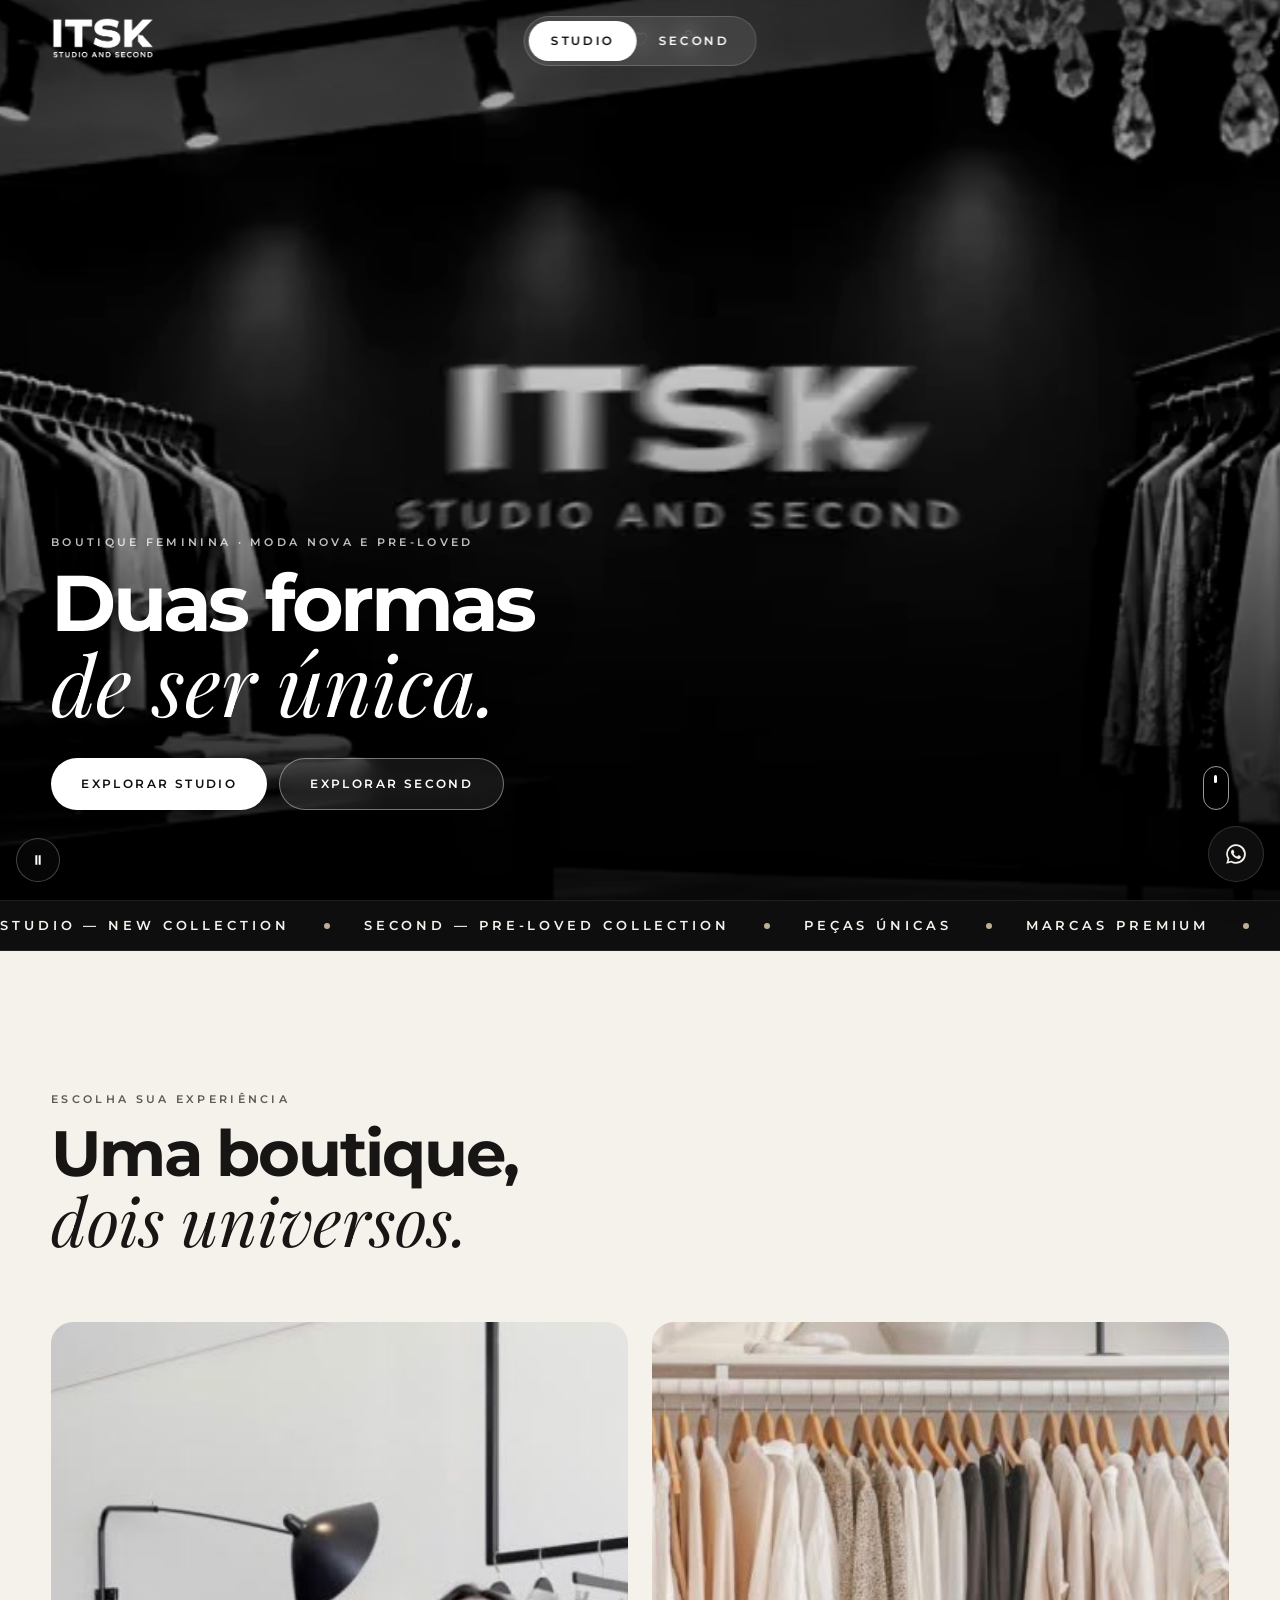
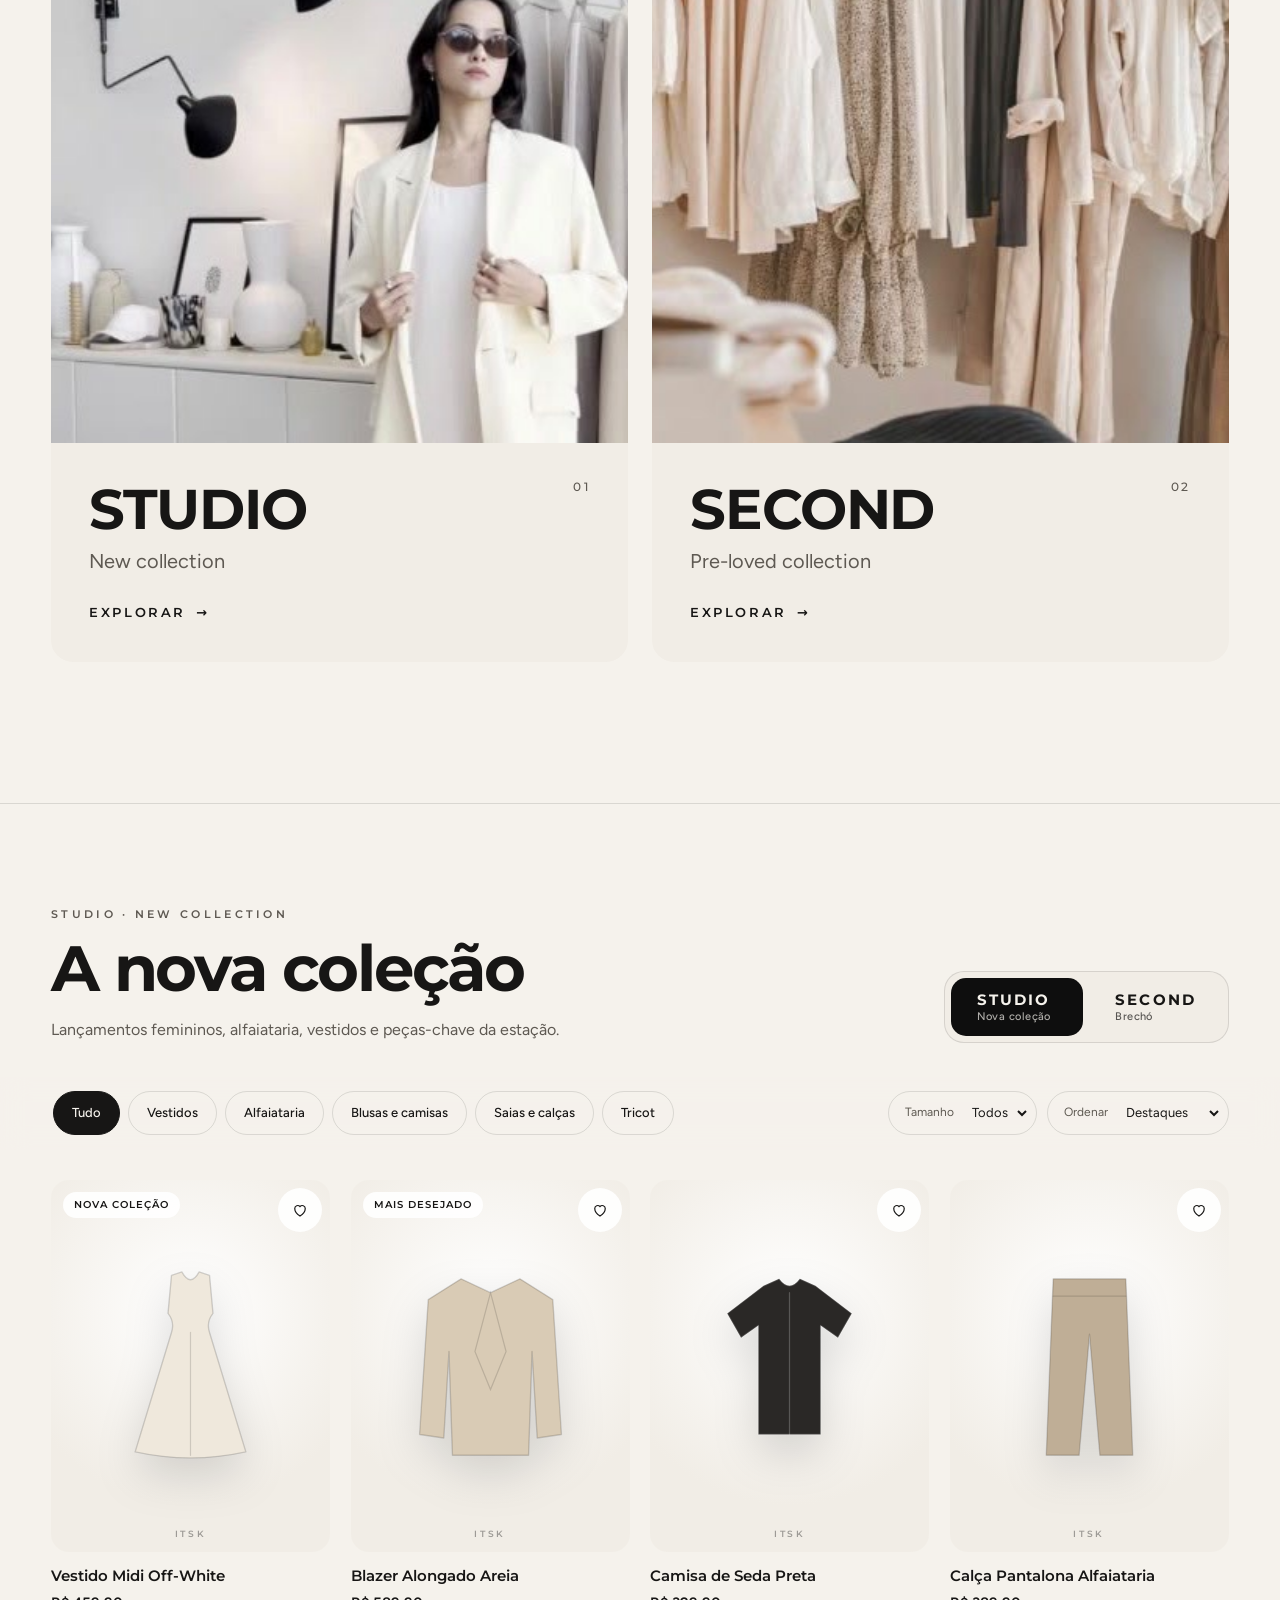
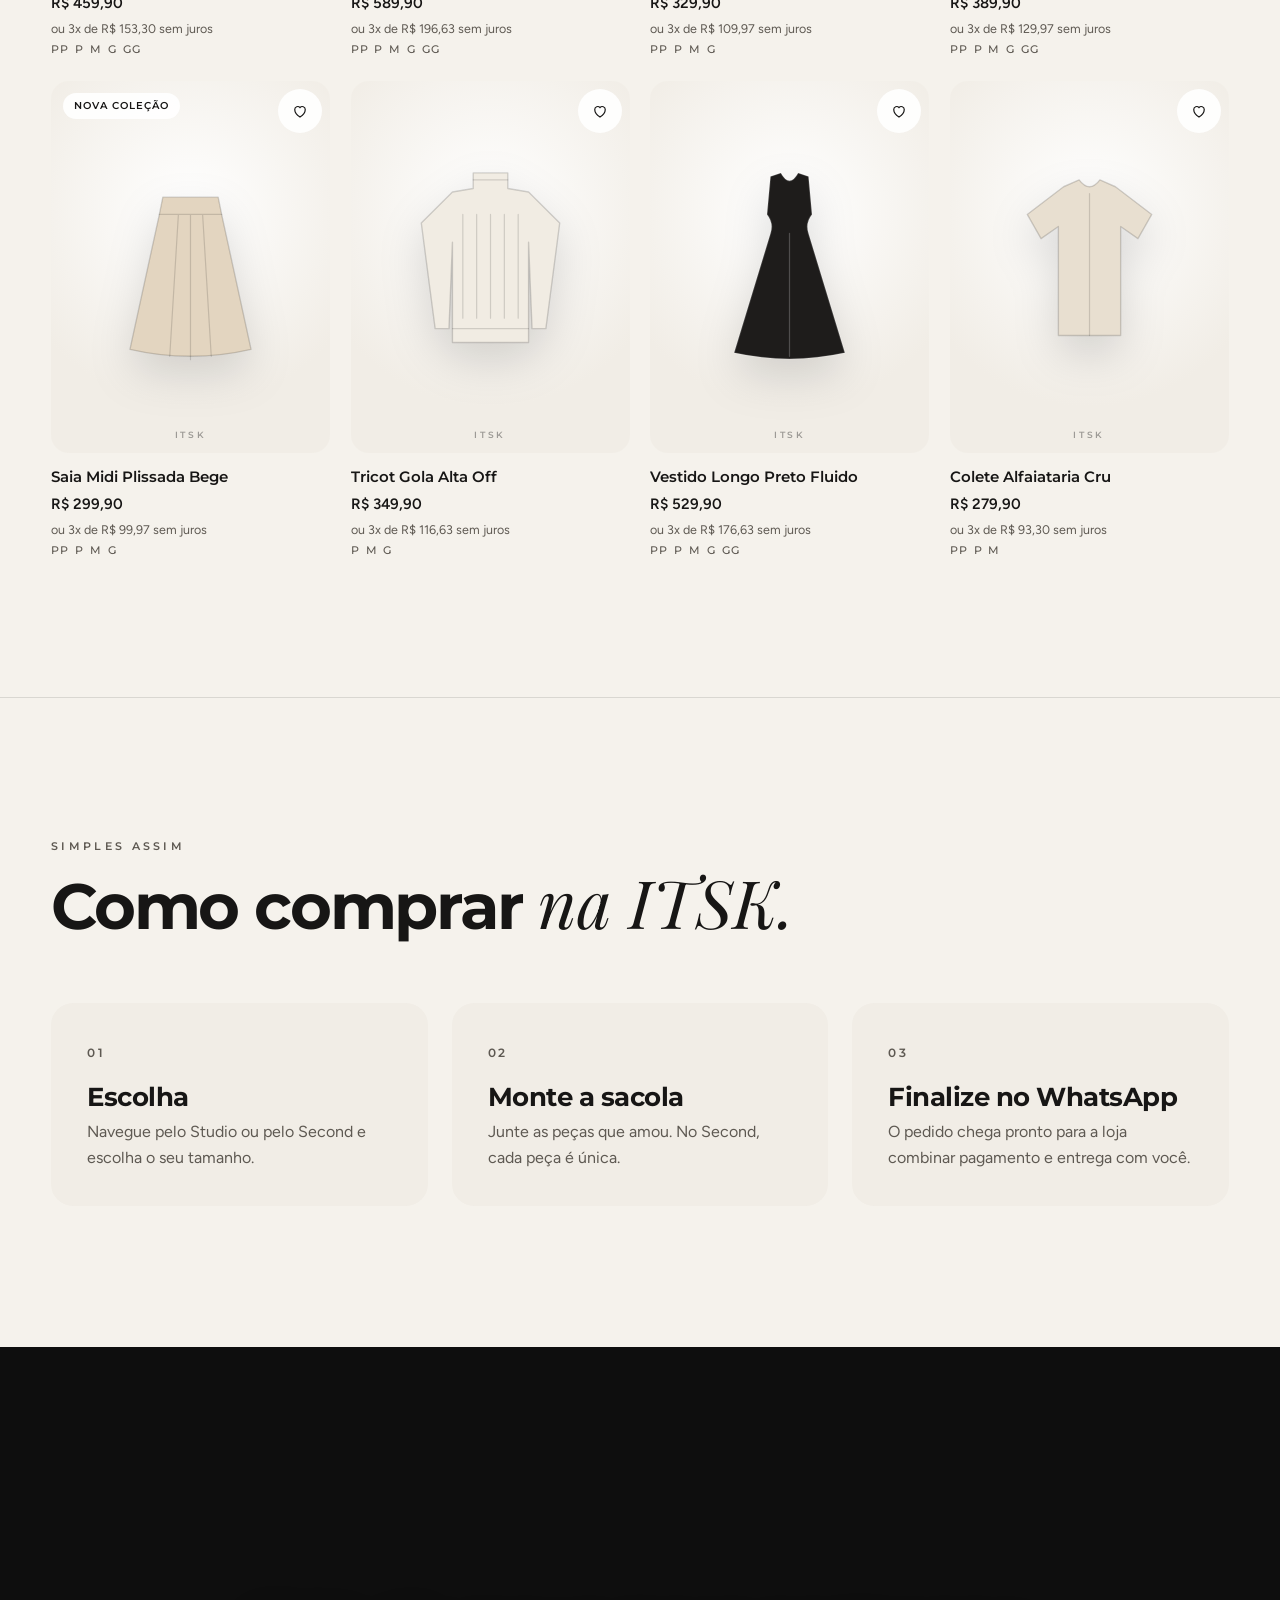
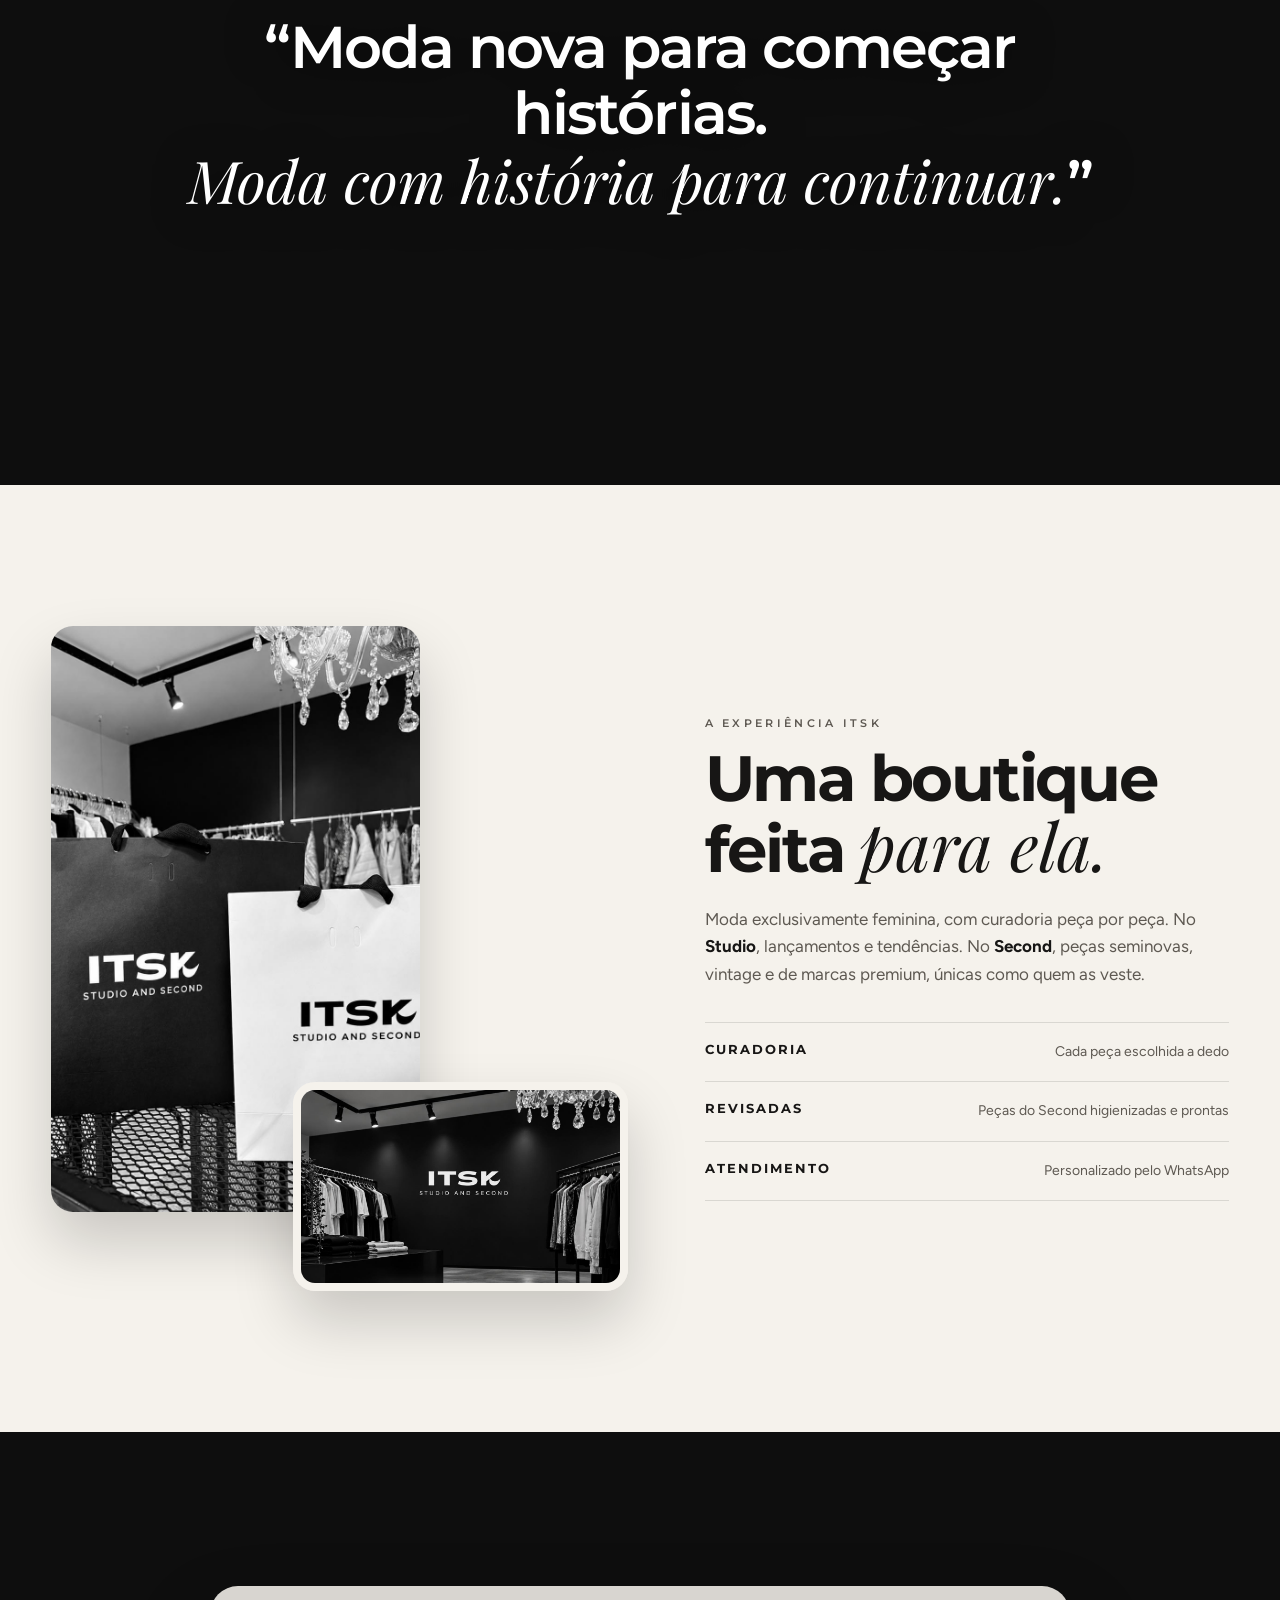
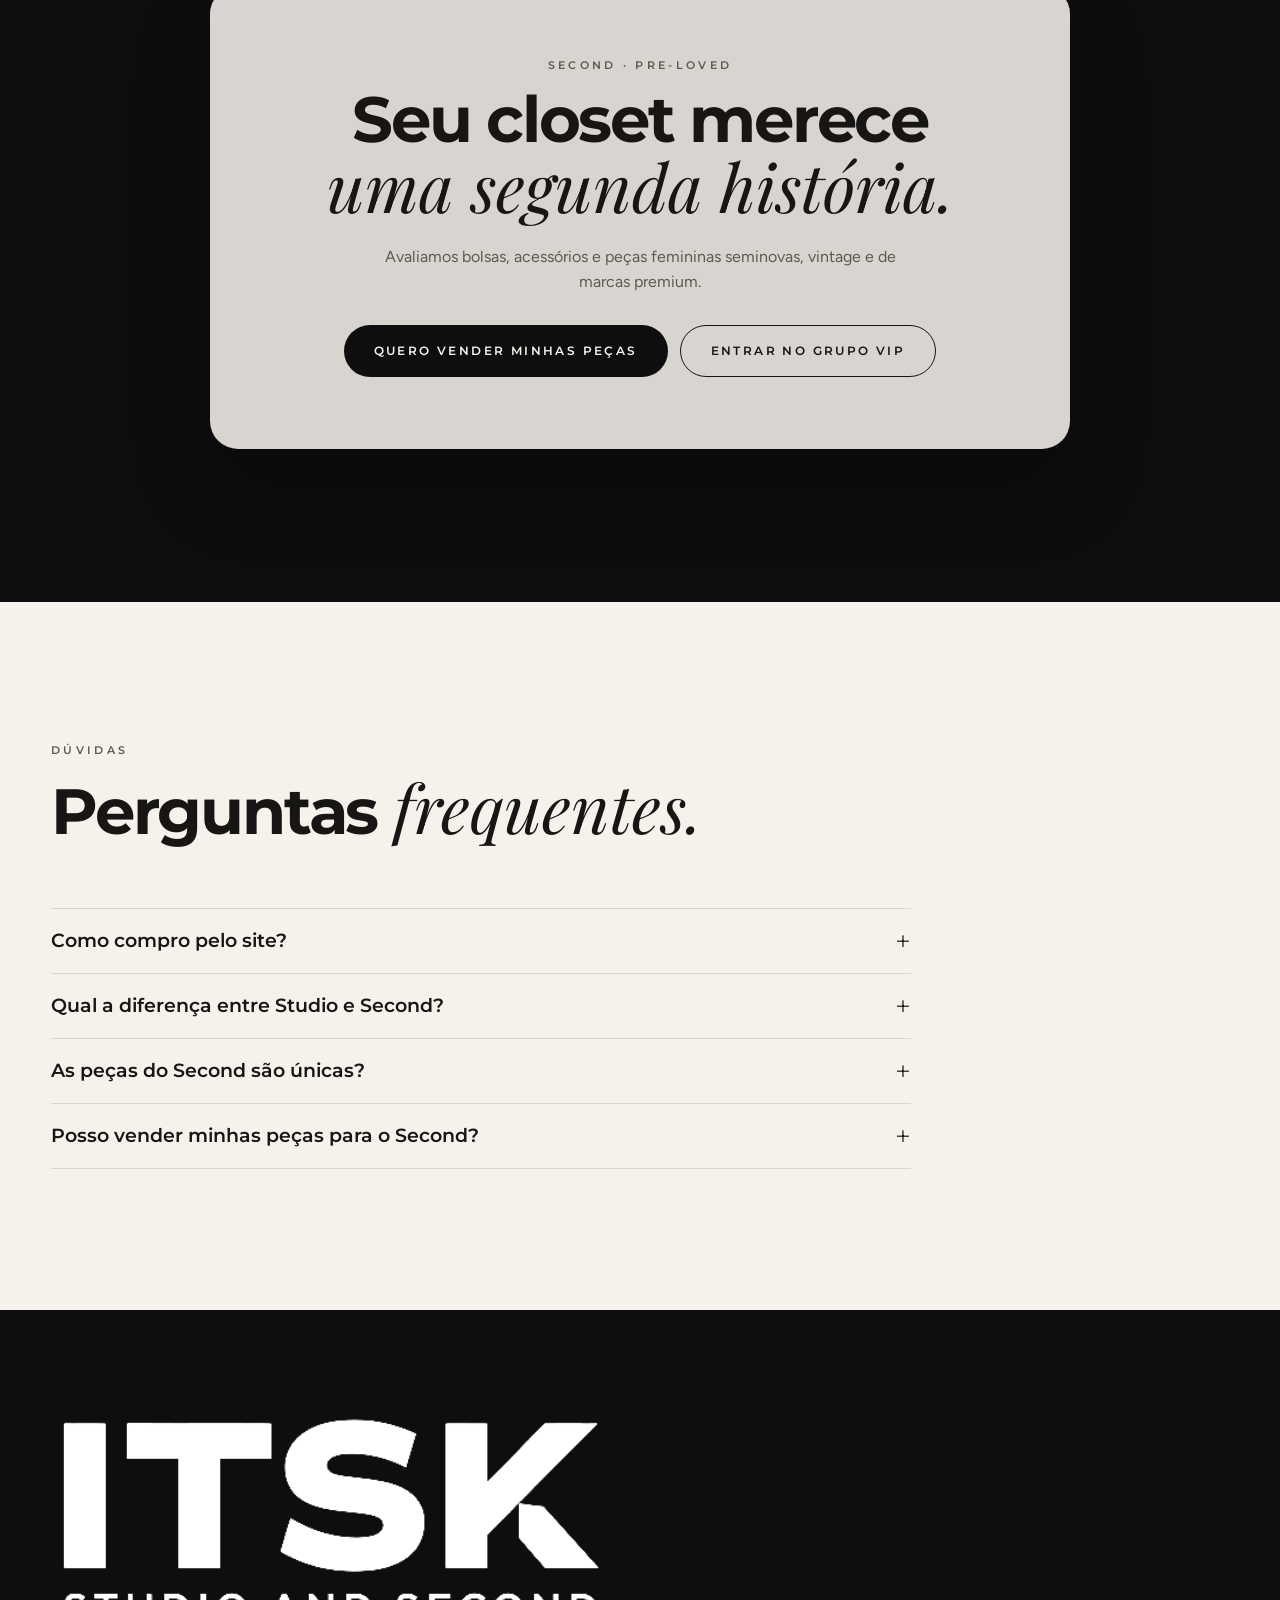
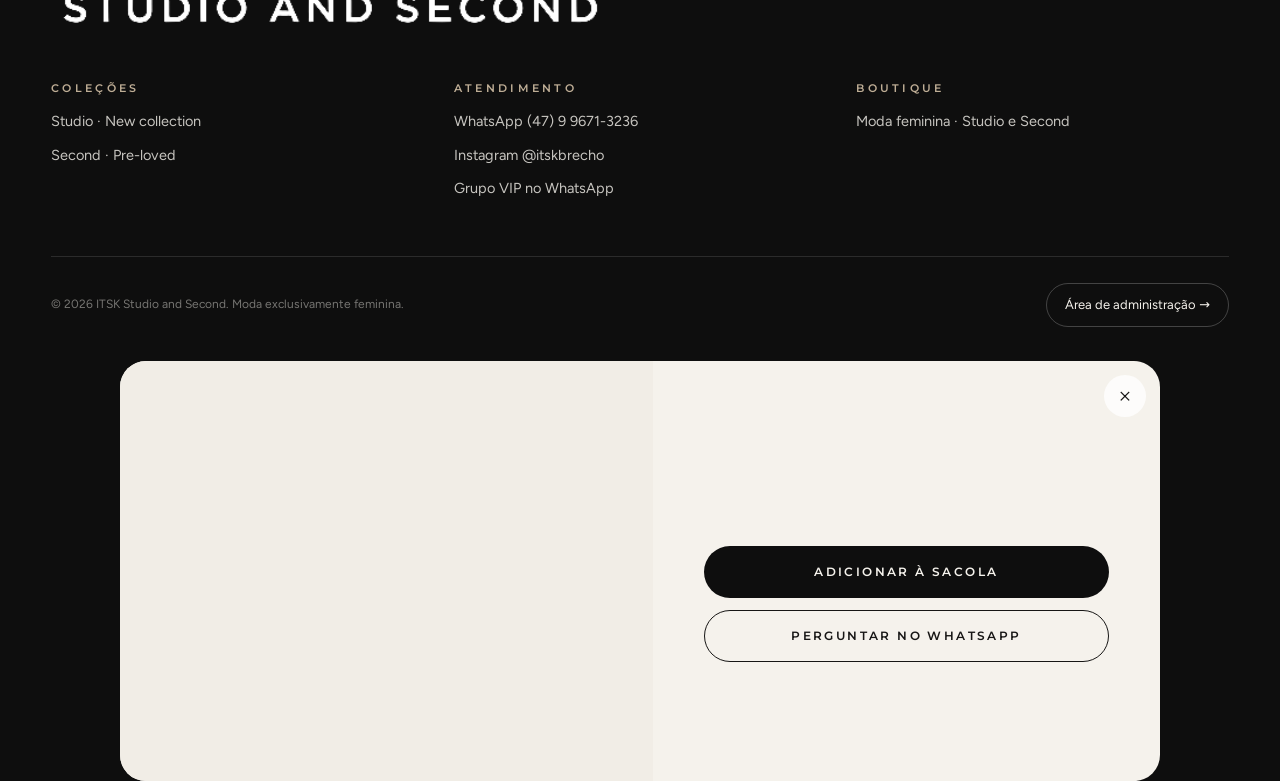
==== commit e1c04145: "Link da área de administração no rodapé Co-Authored-By: Claude Opus 5.5 <noreply@anthropic.com>" ====
--- a/index.html
+++ b/index.html
@@ -253,7 +253,10 @@
     <div id="rodape-contato"><h3>Atendimento</h3></div>
     <div id="rodape-loja"><h3>Boutique</h3></div>
   </div>
-  <p class="rodape__fim" id="rodape-fim"></p>
+  <div class="rodape__base">
+    <p class="rodape__fim" id="rodape-fim"></p>
+    <a class="rodape__admin" href="admin/" rel="nofollow">Área de administração →</a>
+  </div>
 </footer>
 
 <!-- Peça aberta -->
--- a/estilo.css
+++ b/estilo.css
@@ -274,6 +274,10 @@
 .rodape h3 { margin: 0 0 16px; font: 600 11px/1 var(--sans); letter-spacing: .3em; text-transform: uppercase; color: var(--bege-escuro); }
 .rodape a, .rodape p { display: block; margin: 0 0 10px; color: rgba(245,242,236,.8); font-size: 14.5px; }
 .rodape a:hover { color: var(--branco); }
+.rodape__base { display: flex; flex-wrap: wrap; justify-content: space-between; align-items: center; gap: 12px 24px; margin-top: 26px; }
+.rodape__base .rodape__fim { margin: 0 !important; }
+.rodape .rodape__admin { display: inline-flex; align-items: center; min-height: 44px; margin: 0; padding: 0 18px; border: 1px solid rgba(255,255,255,.22); border-radius: 999px; font-size: 13px; color: var(--off); }
+.rodape .rodape__admin:hover { background: var(--off); color: var(--preto); }
 .rodape__fim { margin-top: 26px !important; font-size: 12px !important; color: rgba(245,242,236,.45) !important; }
 
 /* ---------- Janelas (dialog) ---------- */
